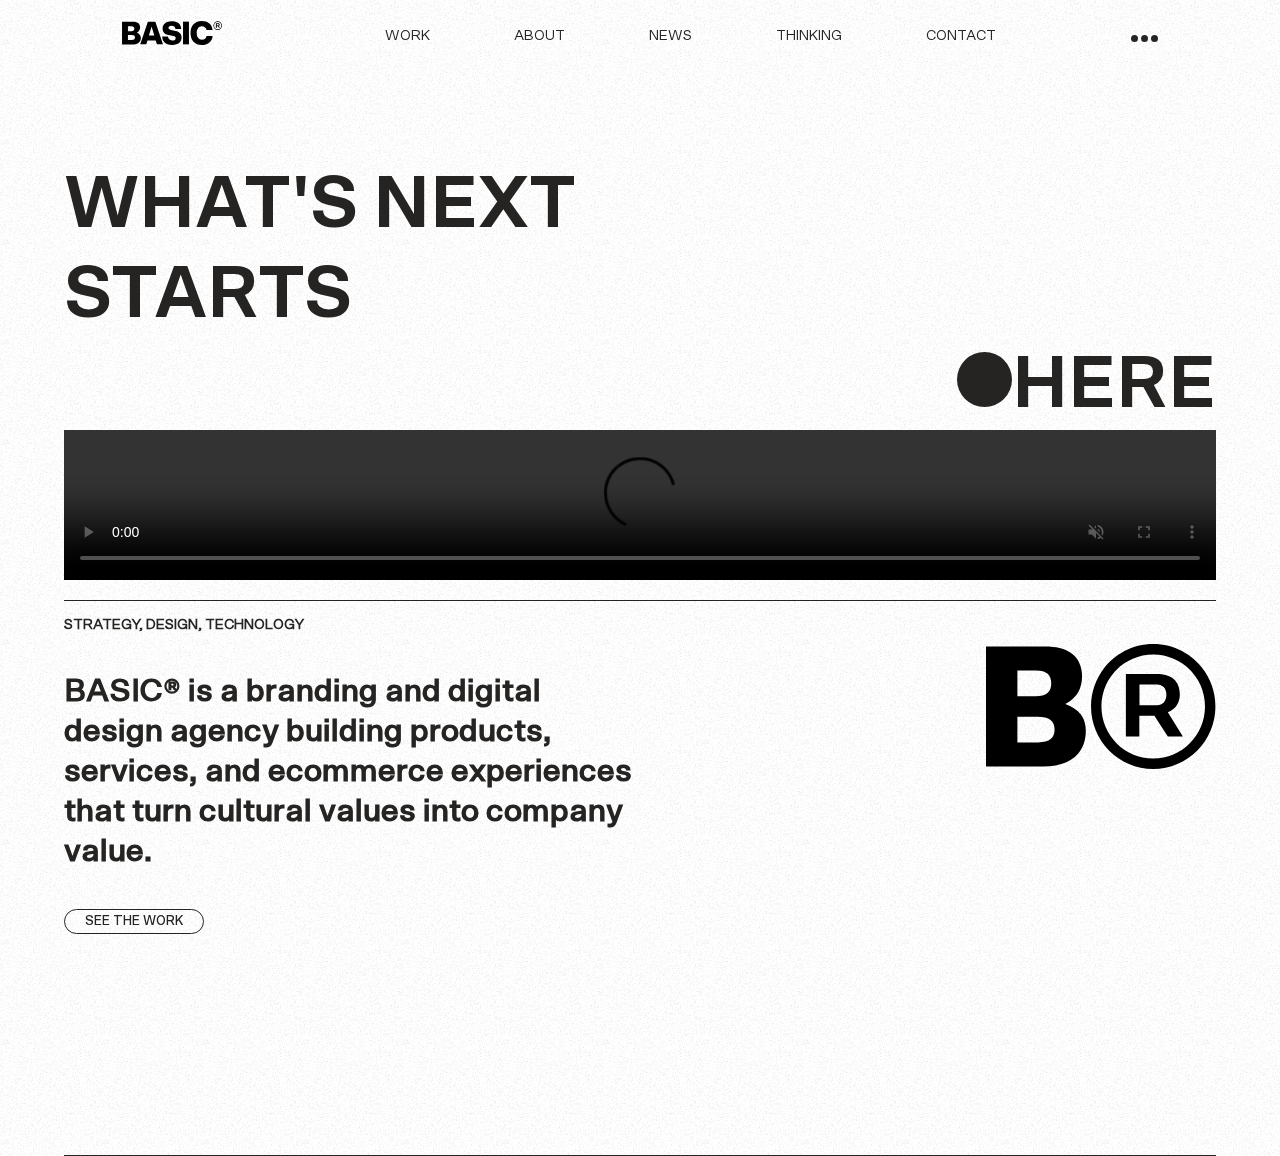
==== index.html @ 1afc6408 "hero done" ====
<!DOCTYPE html>
<html lang="en">

<head>
    <meta charset="UTF-8">
    <meta name="viewport" content="width=device-width, initial-scale=1.0">
    <title>Basic Agency</title>
    <link rel="stylesheet" href="assets/css/style.css">
</head>

<body>
    <header>
        <a href="index.html"><img src="assets/img/logo.svg" alt="" class="logo"></a>
        <nav id="large-nav">
            <a href="#">WORK</a>
            <a href="#">ABOUT</a>
            <a href="#">NEWS</a>
            <a href="#">THINKING</a>
            <a href="#">CONTACT</a>
        </nav>
        <div id="hamburger">
            <div></div>
            <div></div>
            <div></div>
        </div>
    </header>
    <section id="hero">
        <h1>WHAT'S NEXT <span class="break">STARTS</span></h1>
        <h1><div class="big-circle"></div>HERE</h1>
        <video src="assets/img/Hero.mp4" autoplay muted controls></video>
        <h4>STRATEGY, DESIGN, TECHNOLOGY</h4>
        <div>
            <div class="text">
                <h2>BASIC® is a branding and digital design agency building products, services, and ecommerce experiences that turn cultural values into company value.</h2>
                <a href="#">SEE THE WORK</a>
            </div>
            <div class="image">
                <img src="assets/img/footer-logo-bg-white.svg" alt="">
            </div>
        </div>
    </section>
</body>

</html>
---- assets/css/style.css ----
/* Farbe: #f4f4f4 / #252422 / #f9cdcd */
@font-face {
    font-family: scto-bold;
    src: url(../fonts/SctoGroteskA-Bold.woff2);
}
@font-face {
    font-family: scto-medium;
    src: url(../fonts/SctoGroteskA-Medium.woff2);
}
@font-face {
    font-family: scto-regular;
    src: url(../fonts/SctoGroteskA-Regular.woff2);
}
@keyframes noise {
    0%, 100% { transform:translate(0, 0) }
    10% { transform:translate(-5%, -10%) }
    20% { transform:translate(-10%, 5%) }
    30% { transform:translate(7%, -20%) }
    40% { transform:translate(-5%, 20%) }
    50% { transform:translate(-10%, 10%) }
    60% { transform:translate(15%, 0%) }
    70% { transform:translate(0%, 15%) }
    80% { transform:translate(3%, 30%) }
    90% { transform:translate(-10%, 10%) }
}
html{
    font-size: 16px;
    scroll-behavior: smooth;
}
body{
    margin: 0;
    color: #252422;
    padding: 0 5%;
}
header{
    height: 70px;
    display: flex;
    justify-content: space-between;
    align-items: center;
    padding: 0 5%;
    position: relative;
    z-index: 1;
}
header::after{
    animation: noise 8s steps(10) infinite;
    background-image: url(../img/base.png);
    content: "";
    height: 300%;
    left: -50%;
    opacity: .5;
    position: fixed;
    top: -100%;
    width: 300%;
    z-index: -1;
}
.logo{
    width: 100px;
}
#large-nav a{
    text-decoration: none;
    color: #252422;
    margin: 0 40px;
    font-family: scto-regular;
    font-size: .9rem;
}
#large-nav a:hover{
    text-decoration: underline;
}
.active{
    text-decoration: underline;
}
#hamburger div{
    width: 7px;
    height: 7px;
    background: #252422;
    position: absolute;
    border-radius: 50%;
}
#hamburger div:nth-of-type(1){
    right: 5%;
}
#hamburger div:nth-of-type(2){
    right: calc(5% + 10px);
}
#hamburger div:nth-of-type(3){
    right: calc(5% + 20px);
}
#hero {
    padding: 10vh 0 25vh;
    position: relative;
    z-index: 1;
    border-bottom: 1px solid #252422;
}
#hero::after{
    animation: noise 8s steps(10) infinite;
    background-image: url(../img/base.png);
    content: "";
    height: 300%;
    left: -50%;
    opacity: .5;
    position: fixed;
    top: -100%;
    width: 300%;
    z-index: -1;
}
#hero h1{
    font-size: 4.5rem;
    margin: 0;
    font-family: scto-bold;
}
#hero h1:nth-of-type(2){
    text-align: right;
    position: relative;
}
.big-circle{
    background: #252422;
    width: 55px;
    height: 55px;
    border-radius: 50%;
    display: inline-block;
}
.break{
    display: block;
}
video{
    width: 100%;
    padding-bottom: 20px;
    border-bottom: 1px solid #252422;
}
h4{
    font-family: scto-regular;
    font-size: .9rem;
    margin: 10px 0;
}
#hero>div{
    display: flex;
}
.text{
    width: 50%;
}
h2{
    font-family: scto-medium;
    font-size: 2rem;
}
.text h2{
    margin-bottom: 40px;
}
.text a{
    font-family: scto-medium;
    text-decoration: none;
    font-size: 0.8rem;
    color: #252422;
    border: 1px solid #252422;
    border-radius: 40px;
    padding: 5px 20px;
    transition: background .4s, color .2s;
}
.text a:hover{
    background: #252422;
    color: #f4f4f4;
}
.image{
    width: 50%;
    display: flex;
    justify-content: flex-end;
    align-items: flex-start;
}
.image img{
    width: 40%;
}
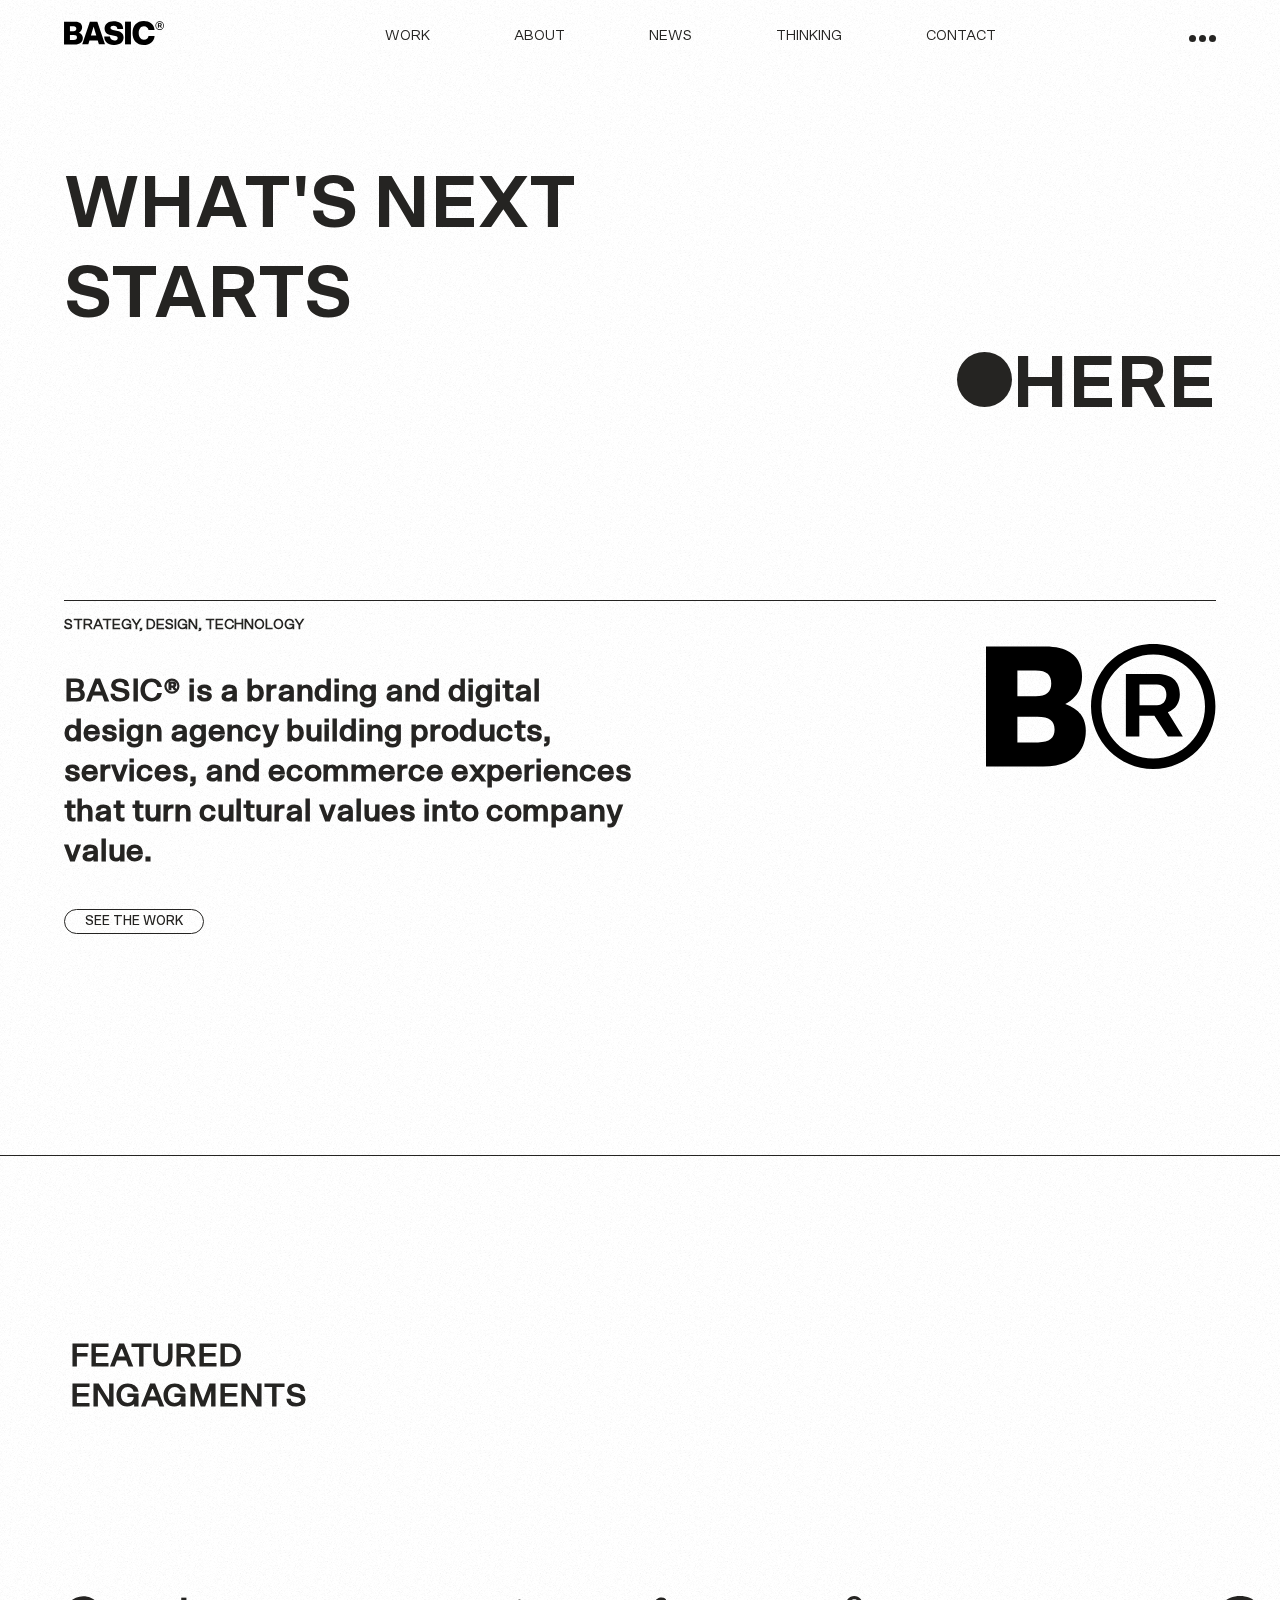
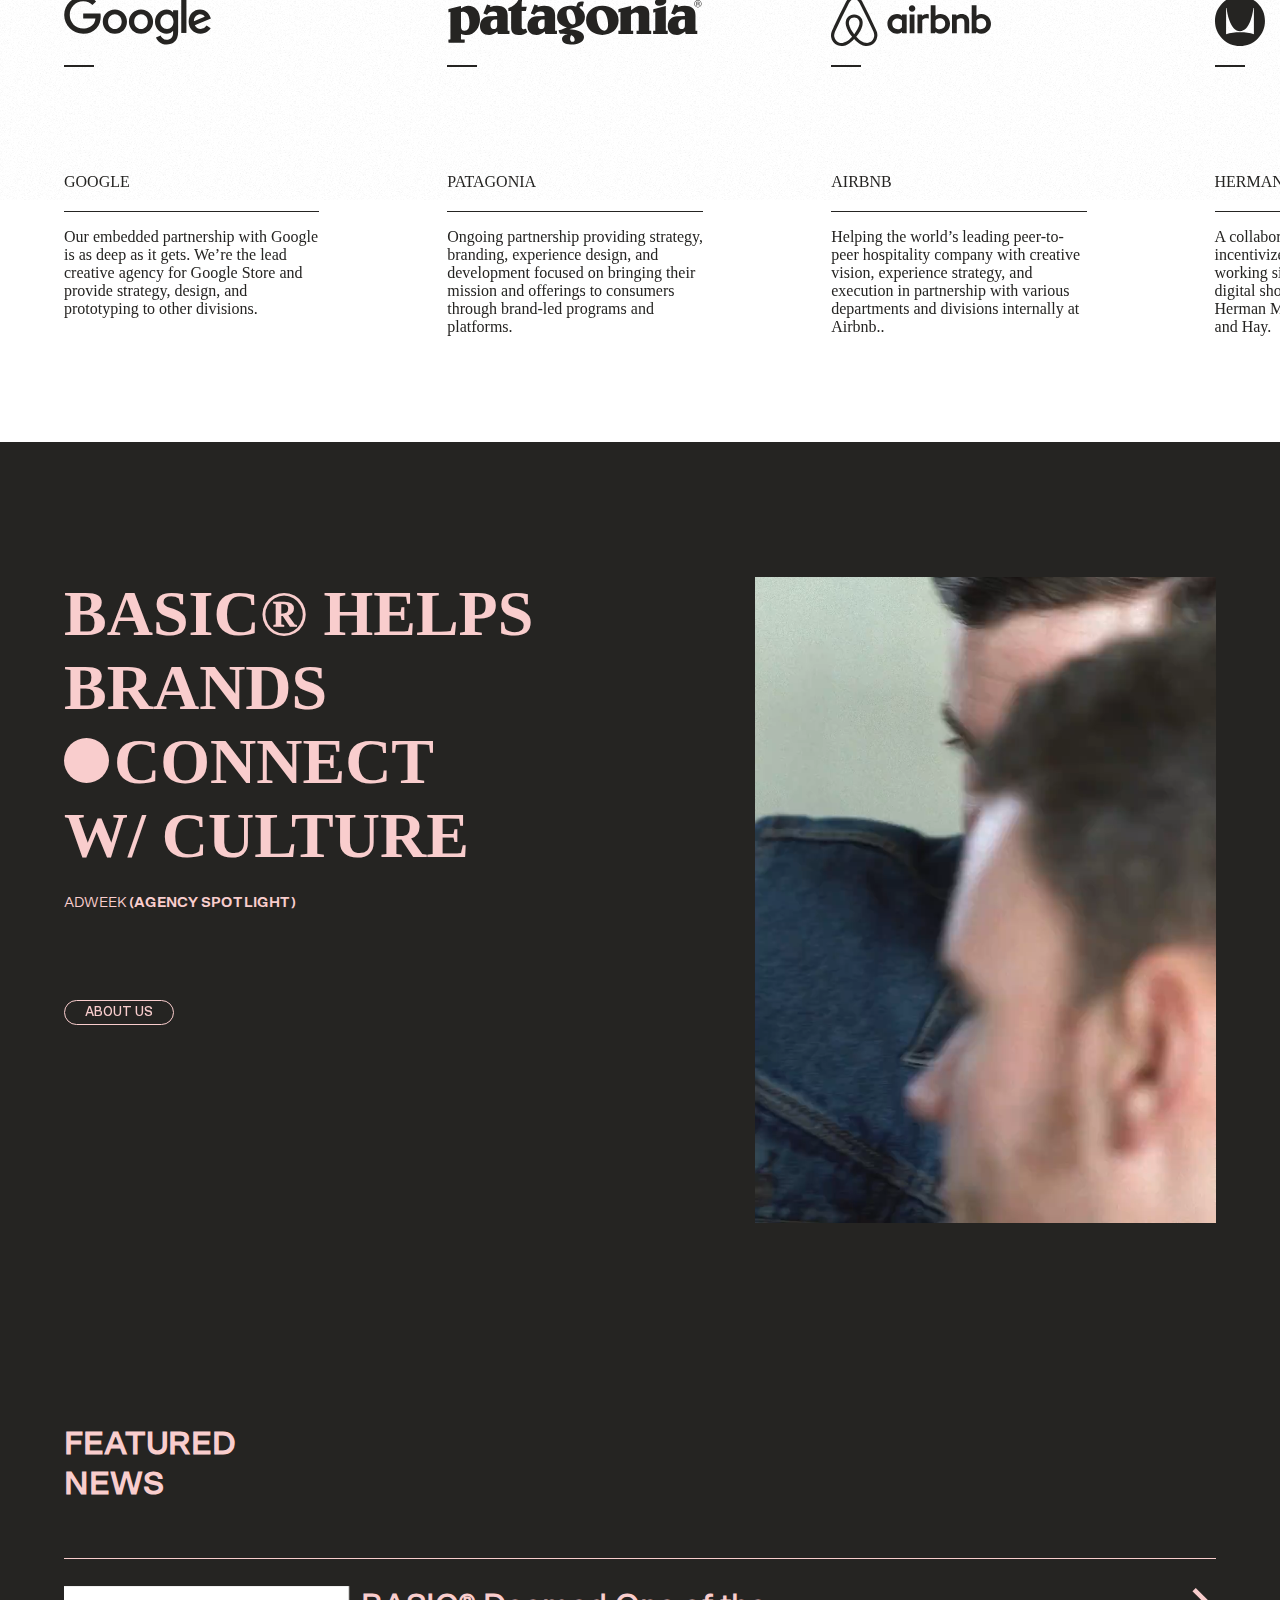
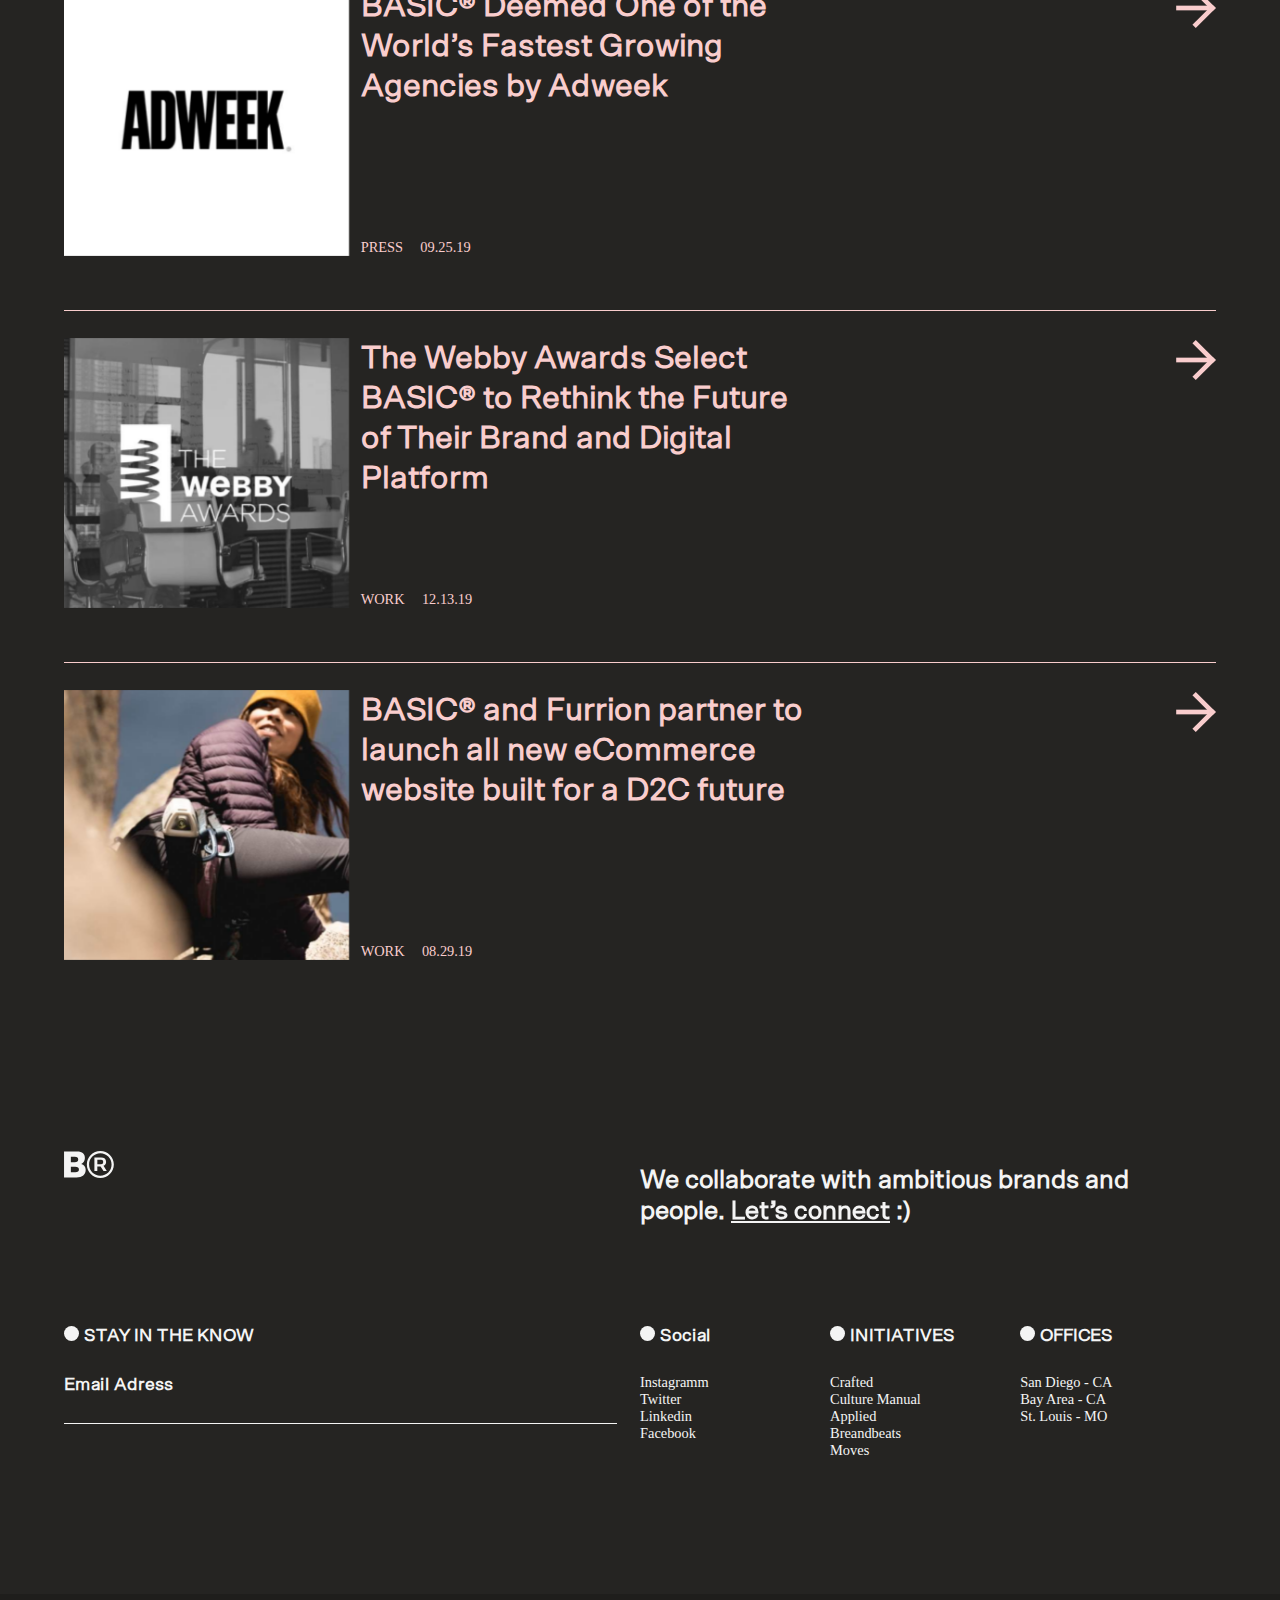
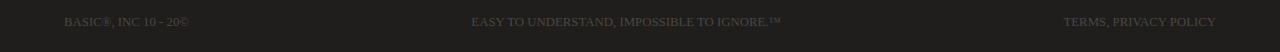
==== commit 80da9876: "first page done" ====
--- a/index.html
+++ b/index.html
@@ -27,7 +27,7 @@
     <section id="hero">
         <h1>WHAT'S NEXT <span class="break">STARTS</span></h1>
         <h1><div class="big-circle"></div>HERE</h1>
-        <video src="assets/img/Hero.mp4" autoplay muted controls></video>
+        <video src="assets/img/Hero.mp4" autoplay muted loop></video>
         <h4>STRATEGY, DESIGN, TECHNOLOGY</h4>
         <div>
             <div class="text">
@@ -39,6 +39,118 @@
             </div>
         </div>
     </section>
+    <section id="featured">
+        <h2>FEATURED</h2>
+        <h2>ENGAGMENTS</h2>
+        <div class="scroll-box">
+            <div class="company-box">
+                <img src="assets/img/google-dark.svg" alt="" class="company">
+                <div class="line"></div>
+                <p>GOOGLE</p>
+                <p>Our embedded partnership with Google is as deep as it gets. We’re the lead creative agency for Google Store and provide strategy, design, and prototyping to other divisions.</p>
+            </div>
+            <div class="company-box">
+                <img src="assets/img/patagonia-dark.svg" alt="" class="company">
+                <div class="line"></div>
+                <p>PATAGONIA</p>
+                <p>Ongoing partnership providing strategy, branding, experience design, and development focused on bringing their mission and offerings to consumers through brand-led programs and platforms.</p>
+            </div>
+            <div class="company-box">
+                <img src="assets/img/airbnb-dark.svg" alt="" class="company">
+                <div class="line"></div>
+                <p>AIRBNB</p>
+                <p>Helping the world’s leading peer-to-peer hospitality company with creative vision, experience strategy, and execution in partnership with various departments and divisions internally at Airbnb..</p>
+            </div>
+            <div class="company-box">
+                <img src="assets/img/herman-miller-resized.svg" alt="" class="company">
+                <div class="line"></div>
+                <p>HERMAN MILLER</p>
+                <p>A collaborative and performance incentivized partnership with our teams working side by side to reimagine the digital shopping experiences for Herman Miller, Design Within Reach, and Hay.</p>
+            </div>
+            <div class="company-box">
+                <img src="assets/img/under-armour-dark.svg" alt="" class="company">
+                <div class="line"></div>
+                <p>UNDER ARMOUR</p>
+                <p>Strategy, design, and development to differentiate the iconic brand’s direct-to-consumer experience through an all new omnichannel approach, global eCommerce.</p>
+            </div>
+        </div>
+    </section>
+    <section id="connect">
+        <div class="connect-text">
+            <h1>BASIC® HELPS BRANDS <span class="break"></span><div class="big-circle"></div>CONNECT <span class="break"></span> W/ CULTURE</h1>
+            <p>ADWEEK <span class="bold">(AGENCY SPOTLIGHT)</span></p>
+            <a href="#">ABOUT US</a>
+        </div>
+        <video src="assets/img/Culture.mp4" autoplay muted loop></video>
+    </section>
+    <section id="news">
+        <h2>FEATURED</h2>
+        <h2>NEWS</h2>
+        <div class="news-box">
+            <div class="news-image"></div>
+            <div class="news-text">
+                <h2>BASIC® Deemed One of the World’s Fastest Growing Agencies by Adweek</h2>
+                <p>PRESS <span class="divider"></span>09.25.19</p>
+            </div>
+            <div class="news-arrow"><div class="arrow"></div></div>
+        </div>
+        <div class="news-box">
+            <div class="news-image"></div>
+            <div class="news-text">
+                <h2>The Webby Awards Select BASIC® to Rethink the Future of Their Brand and Digital Platform</h2>
+                <p>WORK <span class="divider"></span>12.13.19</p>
+            </div>
+            <div class="news-arrow"><div class="arrow"></div></div>
+        </div>
+        <div class="news-box">
+            <div class="news-image"></div>
+            <div class="news-text">
+                <h2>BASIC® and Furrion partner to launch all new eCommerce website built for a D2C future</h2>
+                <p>WORK <span class="divider"></span>08.29.19</p>
+            </div>
+            <div class="news-arrow"><div class="arrow"></div></div>
+        </div>
+    </section>
+    <footer>
+        <div>
+            <div class="b-logo">
+                <div class="b-logo-image"></div>
+            </div>
+            <h3>We collaborate with ambitious brands and people. <a href="#">Let’s connect</a> :)</h3>
+        </div>
+        <div id="links">
+            <div>
+                <h4><div class="big-circle"></div>STAY IN THE KNOW</h4>
+                <h4>Email Adress</h4>
+            </div>
+            <div>
+                <h4><div class="big-circle"></div>Social</h4>
+                <p>Instagramm</p>
+                <p>Twitter</p>
+                <p>Linkedin</p>
+                <p>Facebook</p>
+            </div>
+            <div>
+                <div><h4><div class="big-circle"></div>INITIATIVES</h4></div>
+                <p>Crafted</p>
+                <p>Culture Manual</p>
+                <p>Applied</p>
+                <p>Breandbeats</p>
+                <p>Moves</p>
+            </div>
+            <div>
+                <div><h4><div class="big-circle"></div>OFFICES</h4></div>
+                <p>San Diego - CA</p>
+                <p>Bay Area - CA</p>
+                <p>St. Louis - MO</p>
+            </div>
+        </div>
+    </footer>
+    <article id="copyright">
+        <p>BASIC®, INC 10 - 20©</p>
+        <p>EASY TO UNDERSTAND, IMPOSSIBLE TO IGNORE.™</p>
+        <p>TERMS, PRIVACY POLICY</p>
+    </article>
 </body>
 
 </html>--- a/assets/css/style.css
+++ b/assets/css/style.css
@@ -30,7 +30,6 @@
 body{
     margin: 0;
     color: #252422;
-    padding: 0 5%;
 }
 header{
     height: 70px;
@@ -39,19 +38,8 @@
     align-items: center;
     padding: 0 5%;
     position: relative;
-    z-index: 1;
-}
-header::after{
-    animation: noise 8s steps(10) infinite;
-    background-image: url(../img/base.png);
-    content: "";
-    height: 300%;
-    left: -50%;
-    opacity: .5;
-    position: fixed;
-    top: -100%;
-    width: 300%;
-    z-index: -1;
+    z-index: 3;
+    padding: 0 5%;
 }
 .logo{
     width: 100px;
@@ -86,9 +74,9 @@
     right: calc(5% + 20px);
 }
 #hero {
-    padding: 10vh 0 25vh;
-    position: relative;
-    z-index: 1;
+    padding: 10vh 5% 25vh;
+    position: relative;
+    z-index: 2;
     border-bottom: 1px solid #252422;
 }
 #hero::after{
@@ -122,6 +110,9 @@
 .break{
     display: block;
 }
+.bold{
+    font-family: scto-bold;
+}
 video{
     width: 100%;
     padding-bottom: 20px;
@@ -167,4 +158,210 @@
 }
 .image img{
     width: 40%;
+}
+#featured{
+    overflow-x: auto;
+    overscroll-behavior-x: contain;
+    /* scroll-snap-type: x mandatory; */
+    position: relative;
+    z-index: 2;
+    padding: 20vh 0 0;
+}
+#featured h2 {
+    margin: 0 0 0 5.5%;
+}
+.scroll-box{
+    width: 150vw;
+    margin-top: 20vh;
+    display: flex;
+}
+.company-box{
+    margin: 0 5vw 10vh;
+    width: 30%;
+    scroll-snap-align: start;
+}
+.company{
+    height: 50px;
+    margin-bottom: 15px;
+}
+.scroll-box div:last-of-type img{
+    height: 35px;
+}
+.line{
+    width: 30px;
+    height: 10vh;
+    border-top: 2px solid #252422;
+}
+.company-box p:nth-of-type(1){
+    border-bottom: 1px solid #252422;
+    padding-bottom: 20px;
+}
+#connect{
+    background: #252422;
+    color: #f9cdcd;
+    padding: 15vh 5%;
+    display: flex;
+    position: relative;
+}
+.connect-text{
+    width: 50%;
+    padding-right: 10%;
+}
+#connect h1{
+    font-size: 4rem;
+    margin: 0;
+}
+#connect .big-circle{
+    background: #f9cdcd;
+    width: 45px;
+    height: 45px;
+    margin-right: 5px;
+}
+#connect p{
+    font-family: scto-regular;
+    font-size: 0.9rem;
+    margin: 20px 0 10vh;
+}
+#connect a{
+    position: relative;
+    z-index: 2;
+    font-family: scto-medium;
+    text-decoration: none;
+    font-size: 0.8rem;
+    color: #f9cdcd;
+    border: 1px solid #f9cdcd;
+    border-radius: 40px;
+    padding: 5px 20px;
+    transition: background .4s, color .2s;
+}
+#connect a:hover{
+    background: #f9cdcd;
+    color: #252422;
+}
+#connect video{
+    width: 40%;
+}
+#news{
+    background: #252422;
+    color: #f9cdcd;
+    padding: 5vh 5%;
+}
+#news h2{
+    margin: 0;
+}
+.news-box{
+    border-top: 1px solid #f9cdcd;
+    padding-top: 3vh;
+    margin-top: 6vh;
+    display: flex;
+
+}
+.news-image{
+    width: 25%;
+    position: relative;
+    z-index: 2;
+    margin-right: 1%;
+}
+.news-box:nth-of-type(1) .news-image{
+    background: url(../img/Adweek.jpg) center/cover no-repeat;
+}
+.news-box:nth-of-type(2) .news-image{
+    background: url(../img/brand.jpg) center/cover no-repeat;
+}
+.news-box:nth-of-type(3) .news-image{
+    background: url(../img/Furrion-Partnership.jpg) center/cover no-repeat;
+}
+.news-text{
+    height: 30vh;
+    width: 40%;
+    display: flex;
+    justify-content: space-between;
+    flex-direction: column;
+}
+.news-text h2{
+    font-family: scto-regular;
+}
+.news-text p{
+    margin: 0;
+    font-size: 0.9rem;
+}
+.divider{
+    display: inline-block;
+    width: 3%;
+}
+.news-arrow{
+    width: 35%;
+    display: flex;
+    justify-content: flex-end;
+    position: relative;
+}
+.arrow{
+    background: url(../img/arrow.svg) center/contain no-repeat;
+    width: 10%;
+    height: 5vh;
+}
+footer{
+    background: #252422;
+    color: #f4f4f4;
+    padding: 15vh 5% 0;
+}
+footer>div{
+    display: flex;
+}
+.b-logo{
+    width: 50%;
+    margin-bottom: 15vh;
+}
+.b-logo-image{
+    background: url(../img/footer-logo.svg) center/contain no-repeat;
+    height: 50px;
+    width: 50px;
+}
+footer h3{
+    font-family: scto-regular;
+    width: 50%;
+    font-size: 1.6rem;
+}
+footer h3 a{
+    color: #f4f4f4;
+    position: relative;
+    z-index: 2;
+}
+#links{
+    padding-bottom: 15vh;
+}
+#links>div:nth-of-type(1){
+    width: 48%;
+    padding-right: 2%;
+}
+footer h4{
+    font-size: 1.1rem;
+    padding-bottom: 3vh;
+    margin: 0;
+}
+footer h4:nth-of-type(2){
+    border-bottom: 1px solid #f4f4f4;
+}
+footer .big-circle{
+    background: #f4f4f4;
+    height: 15px;
+    width: 15px;
+    margin-right: 5px;
+}
+#links>div:not(:nth-of-type(1)){
+    width: 16.5%;
+}
+footer p{
+    font-size: 0.9rem;
+    margin: 0;
+}
+#copyright{
+    display: flex;
+    justify-content: space-between;
+    padding: 1vh 5%;
+    background: #1f1e1c
+}
+#copyright p{
+    font-size: 0.8rem;
+    color: #494742;
 }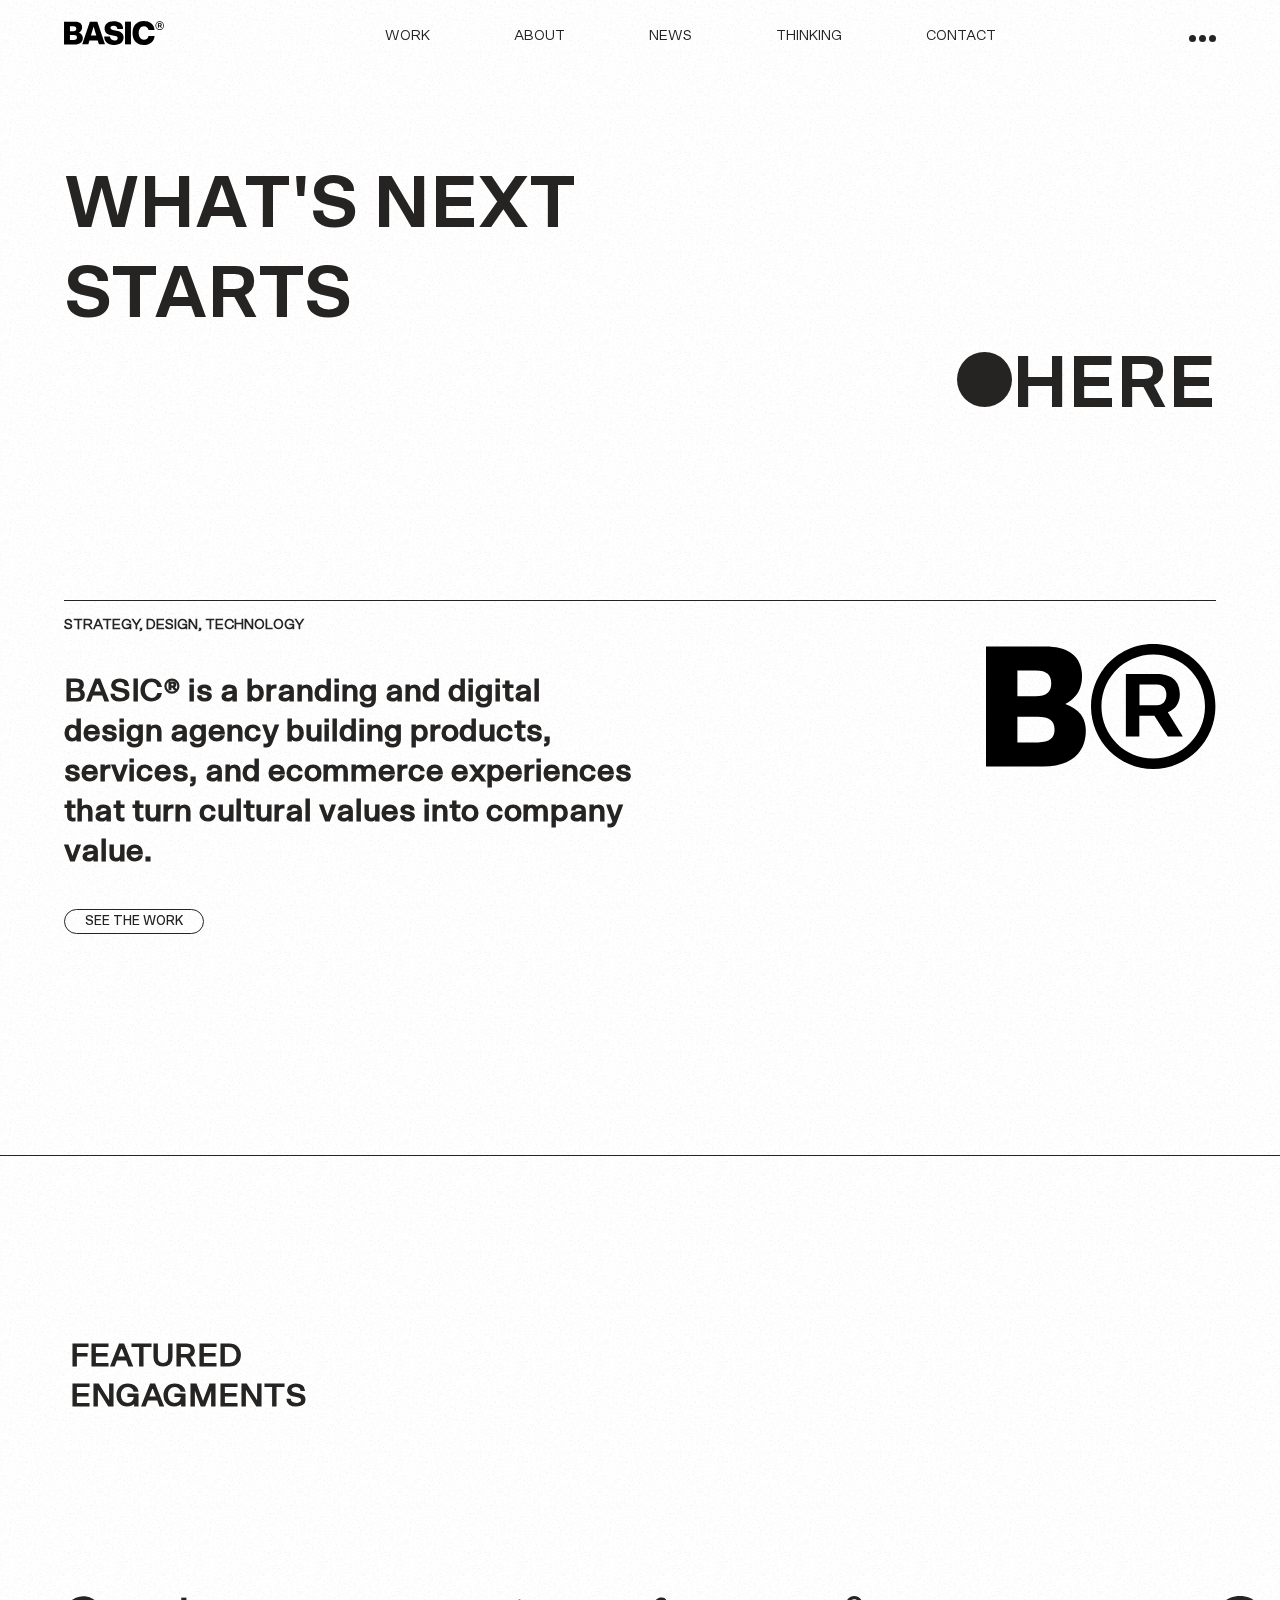
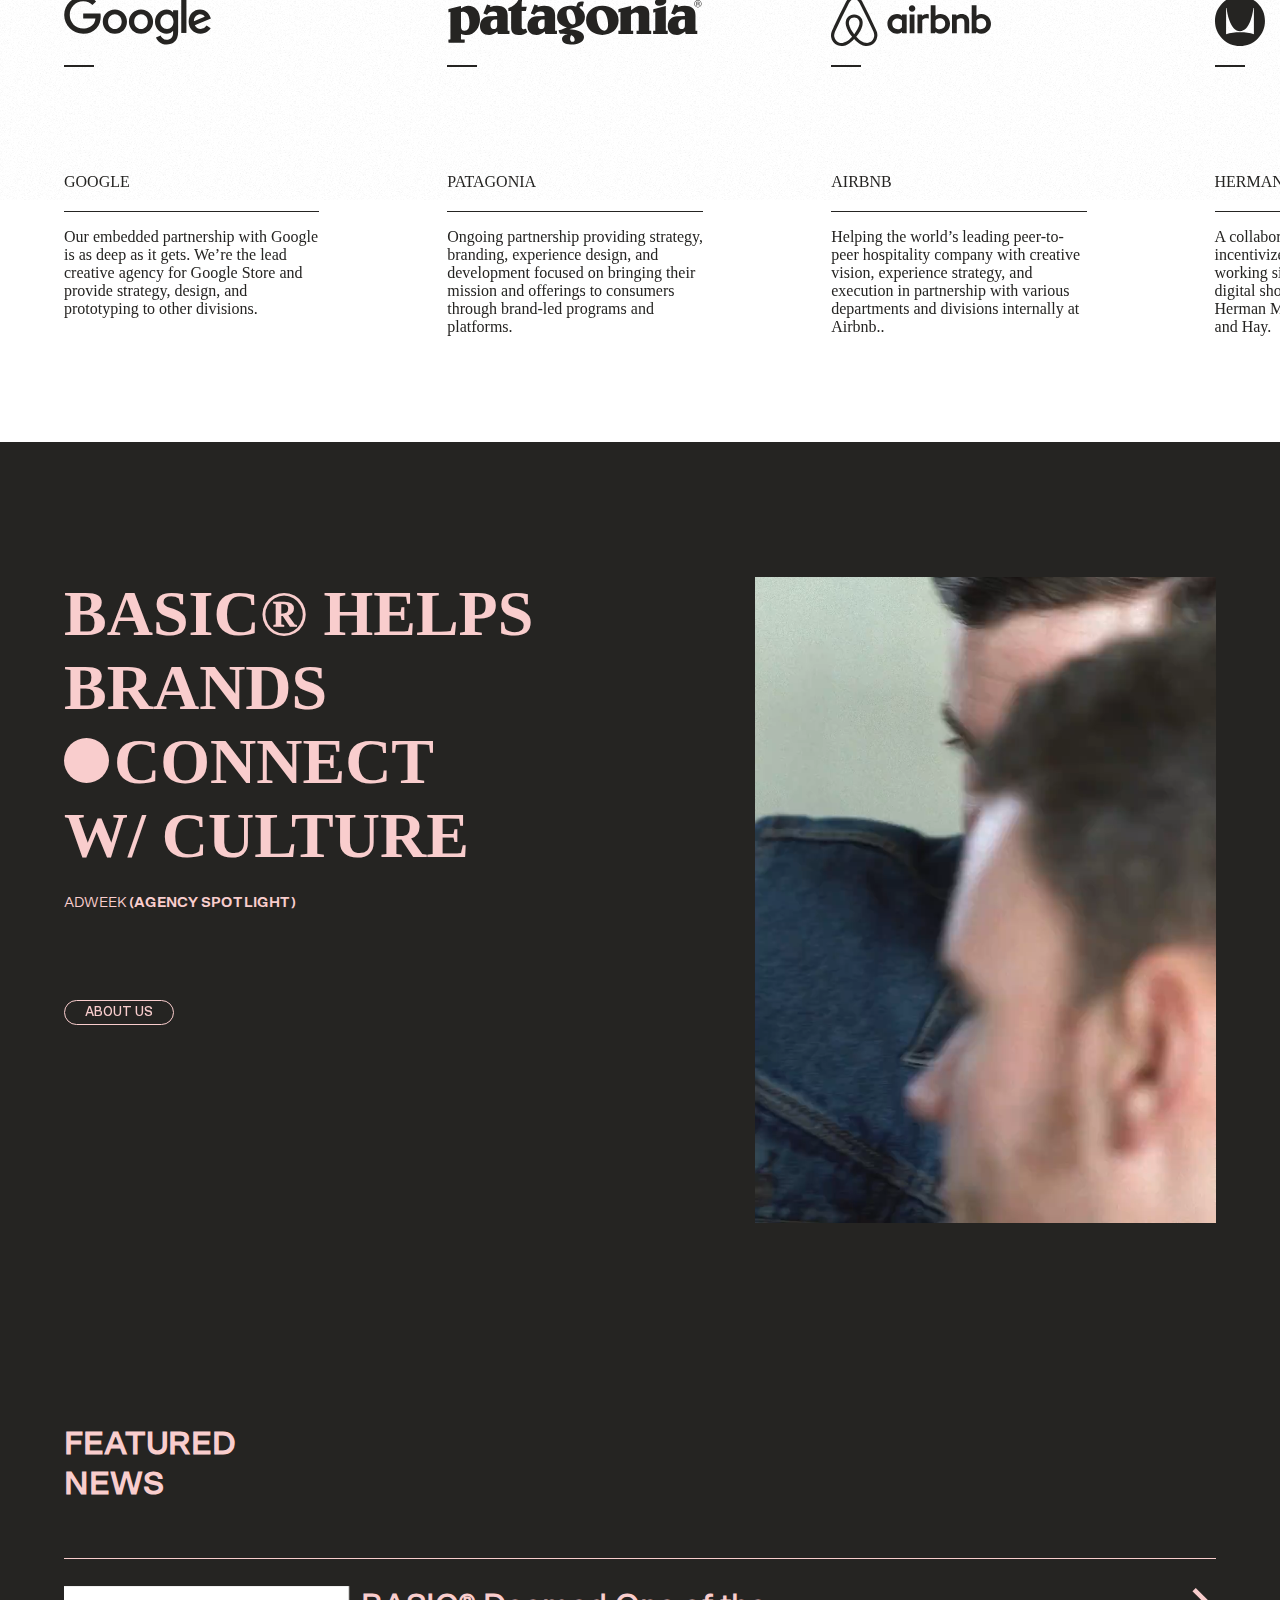
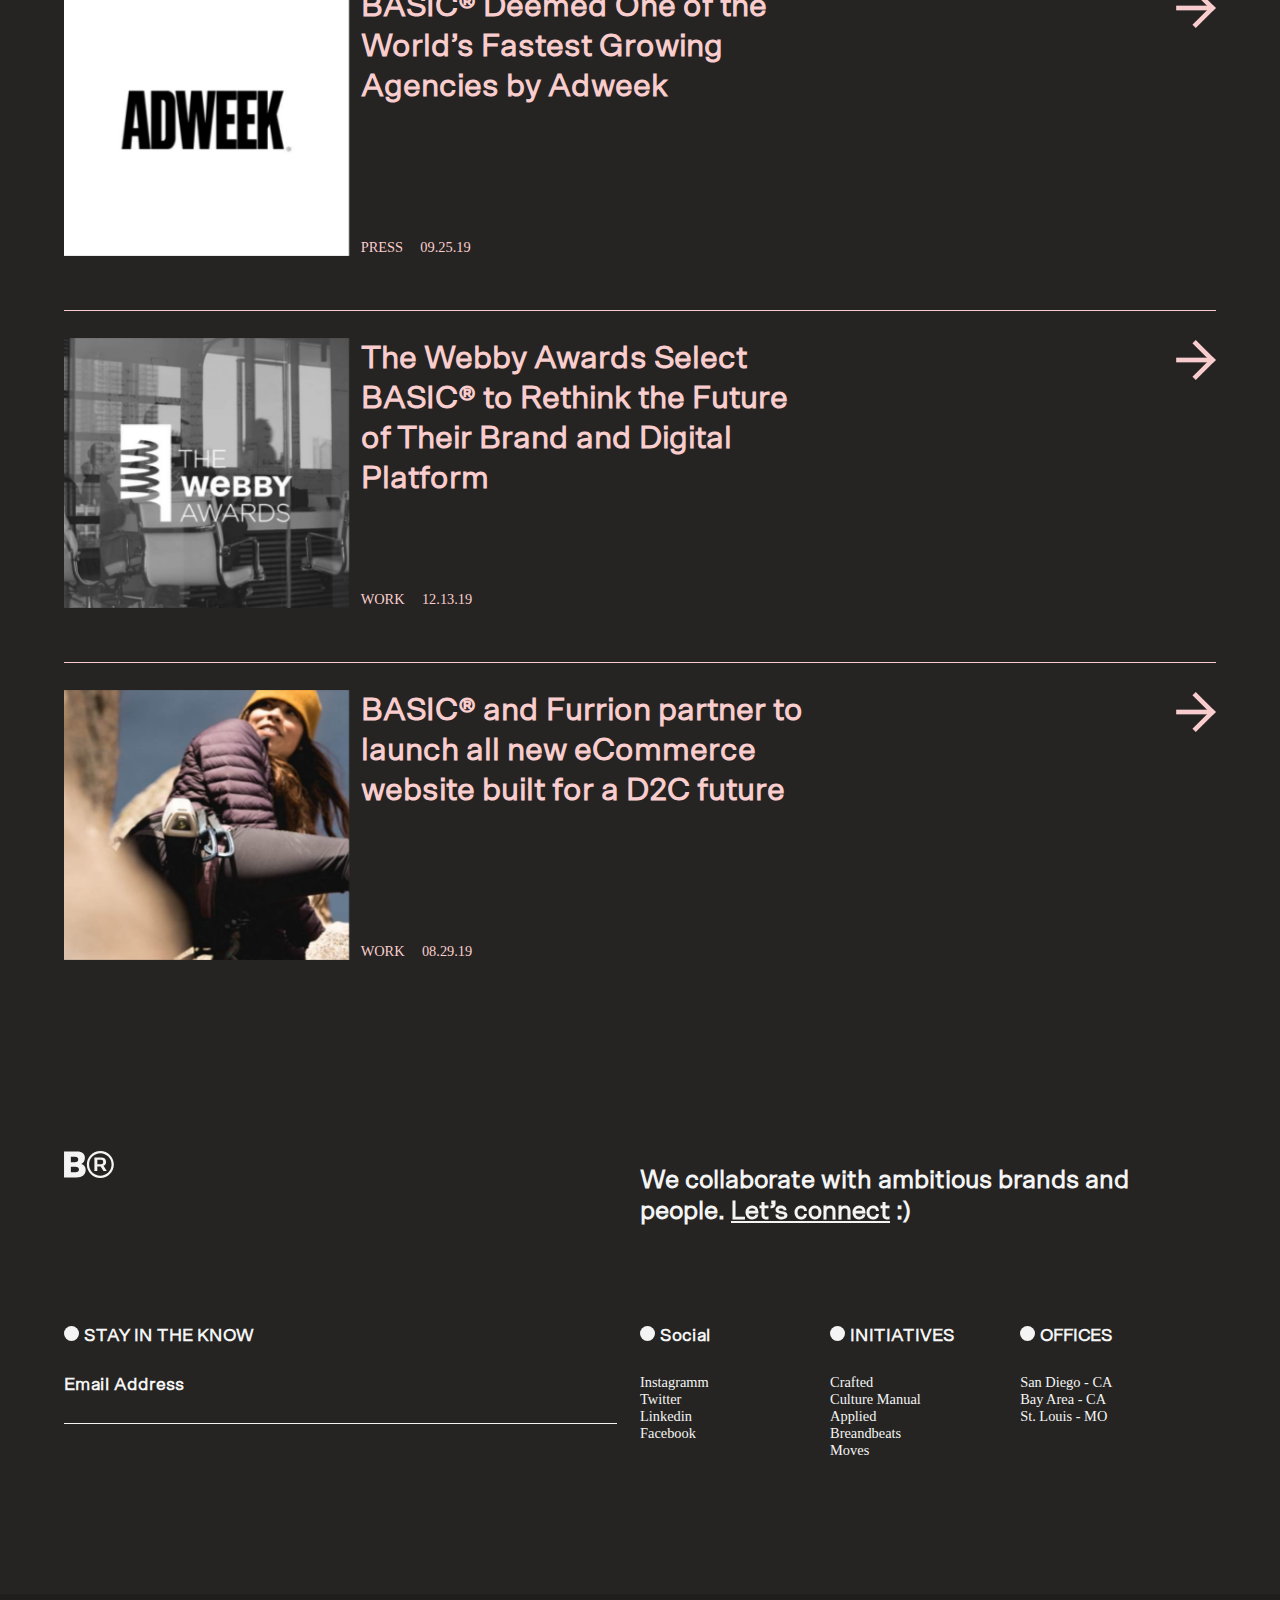
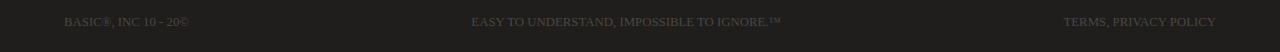
==== commit 86fdd7ec: "v0.8" ====
--- a/index.html
+++ b/index.html
@@ -12,10 +12,10 @@
     <header>
         <a href="index.html"><img src="assets/img/logo.svg" alt="" class="logo"></a>
         <nav id="large-nav">
-            <a href="#">WORK</a>
-            <a href="#">ABOUT</a>
-            <a href="#">NEWS</a>
-            <a href="#">THINKING</a>
+            <a href="assets/html/work.html">WORK</a>
+            <a href="assets/html/about.html">ABOUT</a>
+            <a href="assets/html/news.html">NEWS</a>
+            <a href="assets/html/thinking.html">THINKING</a>
             <a href="#">CONTACT</a>
         </nav>
         <div id="hamburger">
@@ -23,6 +23,56 @@
             <div></div>
             <div></div>
         </div>
+        <aside id="overlay">
+            <p>(6) Internal Works ©2020 c/o BASIC®</p>
+            <p>A collection of internal project and initiatives under the BASIC® brand.</p>
+            <div id="close">
+                <div></div>
+                <div></div>
+            </div>
+            <div id="overlay-scroll">
+                <div class="overlay-box">
+                    <div></div>
+                    <h3>Culture Manual® ©2018</h3>
+                    <h4>Agency Culture & Onboarding</h4>
+                    <p>To help strengthen our culture and attract world class talent, we created the Culture Manual – an online guide for new hires that differentiates the employee onboarding process and builds alignment for our collective future.</p>
+                    <a href="#">VISIT THE SITE</a>
+                    <h6>01</h6>
+                </div>
+                <div class="overlay-box">
+                    <div></div>
+                    <h3>Moves® ©2019</h3>
+                    <h4>Our New HQ</h4>
+                    <p>When we moved into our new HQ, we put together a site experience providing an in-depth look into the two-year process imagining, designing, and developing our new office we call home.</p>
+                    <a href="#">VISIT THE SITE</a>
+                    <h6>02</h6>
+                </div>
+                <div class="overlay-box">
+                    <div></div>
+                    <h3>Culture Manual® ©2018</h3>
+                    <h4>Agency Culture & Onboarding</h4>
+                    <p>To help strengthen our culture and attract world class talent, we created the Culture Manual – an online guide for new hires that differentiates the employee onboarding process and builds alignment for our collective future.</p>
+                    <a href="#">VISIT THE SITE</a>
+                    <h6>03</h6>
+                </div>
+                <div class="overlay-box">
+                    <div></div>
+                    <h3>Moves® ©2019</h3>
+                    <h4>Our New HQ</h4>
+                    <p>When we moved into our new HQ, we put together a site experience providing an in-depth look into the two-year process imagining, designing, and developing our new office we call home.</p>
+                    <a href="#">VISIT THE SITE</a>
+                    <h6>04</h6>
+                </div>
+                <div class="overlay-box">
+                    <div></div>
+                    <h3>Culture Manual® ©2018</h3>
+                    <h4>Agency Culture & Onboarding</h4>
+                    <p>To help strengthen our culture and attract world class talent, we created the Culture Manual – an online guide for new hires that differentiates the employee onboarding process and builds alignment for our collective future.</p>
+                    <a href="#">VISIT THE SITE</a>
+                    <h6>05</h6>
+                </div>
+            </div>
+        </aside>
     </header>
     <section id="hero">
         <h1>WHAT'S NEXT <span class="break">STARTS</span></h1>
@@ -32,7 +82,7 @@
         <div>
             <div class="text">
                 <h2>BASIC® is a branding and digital design agency building products, services, and ecommerce experiences that turn cultural values into company value.</h2>
-                <a href="#">SEE THE WORK</a>
+                <a href="assets/html/work.html">SEE THE WORK</a>
             </div>
             <div class="image">
                 <img src="assets/img/footer-logo-bg-white.svg" alt="">
@@ -86,24 +136,24 @@
     <section id="news">
         <h2>FEATURED</h2>
         <h2>NEWS</h2>
-        <div class="news-box">
-            <div class="news-image"></div>
+        <div class="home-news-box">
+            <div class="featured-news-image"></div>
             <div class="news-text">
                 <h2>BASIC® Deemed One of the World’s Fastest Growing Agencies by Adweek</h2>
                 <p>PRESS <span class="divider"></span>09.25.19</p>
             </div>
             <div class="news-arrow"><div class="arrow"></div></div>
         </div>
-        <div class="news-box">
-            <div class="news-image"></div>
+        <div class="home-news-box">
+            <div class="featured-news-image"></div>
             <div class="news-text">
                 <h2>The Webby Awards Select BASIC® to Rethink the Future of Their Brand and Digital Platform</h2>
                 <p>WORK <span class="divider"></span>12.13.19</p>
             </div>
             <div class="news-arrow"><div class="arrow"></div></div>
         </div>
-        <div class="news-box">
-            <div class="news-image"></div>
+        <div class="home-news-box">
+            <div class="featured-news-image"></div>
             <div class="news-text">
                 <h2>BASIC® and Furrion partner to launch all new eCommerce website built for a D2C future</h2>
                 <p>WORK <span class="divider"></span>08.29.19</p>
@@ -121,7 +171,7 @@
         <div id="links">
             <div>
                 <h4><div class="big-circle"></div>STAY IN THE KNOW</h4>
-                <h4>Email Adress</h4>
+                <h4>Email Address</h4>
             </div>
             <div>
                 <h4><div class="big-circle"></div>Social</h4>
@@ -151,6 +201,8 @@
         <p>EASY TO UNDERSTAND, IMPOSSIBLE TO IGNORE.™</p>
         <p>TERMS, PRIVACY POLICY</p>
     </article>
+
+    <script src="assets/js/main.js"></script>
 </body>
 
 </html>--- a/assets/css/style.css
+++ b/assets/css/style.css
@@ -30,6 +30,7 @@
 body{
     margin: 0;
     color: #252422;
+    overflow-x: hidden;
 }
 header{
     height: 70px;
@@ -44,7 +45,7 @@
 .logo{
     width: 100px;
 }
-#large-nav a{
+header nav a{
     text-decoration: none;
     color: #252422;
     margin: 0 40px;
@@ -57,6 +58,10 @@
 .active{
     text-decoration: underline;
 }
+#hamburger{
+    position: relative;
+    z-index: 5;
+}
 #hamburger div{
     width: 7px;
     height: 7px;
@@ -72,6 +77,120 @@
 }
 #hamburger div:nth-of-type(3){
     right: calc(5% + 20px);
+}
+#overlay{
+    position: absolute;
+    height: 86vh;
+    background: #252422;
+    width: 90%;
+    top: 0;
+    right: -100%;
+    color: #f9cdcd;
+    padding: 5%;
+    font-family: scto-medium;
+    overflow-x: auto;
+    overscroll-behavior-x: contain;
+    scroll-snap-type: x mandatory;
+    transition: right .5s;
+}
+#overlay>p{
+    display: inline-block;
+    margin-bottom: 4vh;
+}
+#overlay>p:nth-of-type(1){
+    width: 12%;
+    margin-right: 25%;
+}
+#overlay>p:nth-of-type(2){
+    width: 31%;
+    margin-right: 25%;
+}
+#close{
+    position: relative;
+    border: 2px solid #f4f4f4;
+    border-radius: 50%;
+    display: inline-block;
+    width: 30px;
+    height: 30px;
+    z-index: 5;
+}
+#close div{
+    background: #f4f4f4;
+    width: 25px;
+    height: 4px;
+    position: absolute;
+}
+#close div:nth-of-type(1){
+    transform: rotate(45deg) translate(11px,7px);
+}
+#close div:nth-of-type(2){
+    transform: rotate(135deg) translate(8px,-11px);
+}
+#overlay-scroll{
+    display: flex;
+    height: 80%;
+    width: 185%;
+}
+.overlay-box{
+    width: 31%;
+    height: 90%;
+    padding: 0 1%;
+    border-left: 1px solid #f9cdcd;
+    position: relative;
+}
+.overlay-box div{
+    width: 100%;
+    height: 77%;
+    transition: all .4s;
+}
+.overlay-box:nth-of-type(1) div{
+    background: url(../img/selected-work1.jpg) center/cover no-repeat;
+}
+.overlay-box:nth-of-type(2) div{
+    background: url(../img/selected-work2.jpg) center/cover no-repeat;
+}
+.overlay-box:nth-of-type(3) div{
+    background: url(../img/selected-work3.jpg) center/cover no-repeat;
+}
+.overlay-box:nth-of-type(4) div{
+    background: url(../img/selected-work4.jpg) center/cover no-repeat;
+}
+.overlay-box:nth-of-type(5) div{
+    background: url(../img/selected-work5.jpg) center/cover no-repeat;
+}
+.overlay-box p{
+    width: 100%;
+    overflow: hidden;
+    transition: all .4s;
+    height: 0;
+    font-family: scto-regular;
+}
+.overlay-box a{
+    color: #f9cdcd;
+    text-decoration: none;
+    padding: 5px 0px;
+    border: 1px solid #f9cdcd;
+    border-radius: 30px;
+    font-size: .8rem;
+    width: 120px;
+    display: block;
+    margin: auto;
+    text-align: center;
+    transition: background .4s, color .2s;
+}
+.overlay-box a:hover{
+    background: #f9cdcd;
+    color: #252422;
+}
+.overlay-box:hover>p{
+    height: 80px;
+}
+.overlay-box:hover>div{
+    height: 65%;
+}
+.overlay-box h6{
+    position: absolute;
+    left: -1px;
 }
 #hero {
     padding: 10vh 5% 25vh;
@@ -249,26 +368,26 @@
 #news h2{
     margin: 0;
 }
-.news-box{
+.home-news-box{
     border-top: 1px solid #f9cdcd;
     padding-top: 3vh;
     margin-top: 6vh;
     display: flex;
 
 }
-.news-image{
+.featured-news-image{
     width: 25%;
     position: relative;
     z-index: 2;
     margin-right: 1%;
 }
-.news-box:nth-of-type(1) .news-image{
+.home-news-box:nth-of-type(1) .featured-news-image{
     background: url(../img/Adweek.jpg) center/cover no-repeat;
 }
-.news-box:nth-of-type(2) .news-image{
+.home-news-box:nth-of-type(2) .featured-news-image{
     background: url(../img/brand.jpg) center/cover no-repeat;
 }
-.news-box:nth-of-type(3) .news-image{
+.home-news-box:nth-of-type(3) .featured-news-image{
     background: url(../img/Furrion-Partnership.jpg) center/cover no-repeat;
 }
 .news-text{
@@ -364,4 +483,626 @@
 #copyright p{
     font-size: 0.8rem;
     color: #494742;
+}
+#work-hero {
+    padding: 10vh 5% 10vh;
+    position: relative;
+    z-index: 2;
+}
+#work-hero::after{
+    animation: noise 8s steps(10) infinite;
+    background-image: url(../img/base.png);
+    content: "";
+    height: 300%;
+    left: -50%;
+    opacity: .5;
+    position: fixed;
+    top: -100%;
+    width: 300%;
+    z-index: -1;
+}
+#work-hero h1{
+    width: 45%;
+    font-size: 4.5rem;
+    margin: 0 0 20vh 0;
+    font-family: scto-bold;
+}
+#work-hero p{
+    width: 25%;
+    margin-left: 75%;
+}
+#work-grid{
+    padding: 10vh 5% 10vh;
+}
+#work-grid p{
+    font-family: scto-regular;
+}
+#work-grid h3{
+    font-family: scto-bold;
+    font-size: 1.4rem;    
+}
+.border-top{
+    display: grid;
+    grid-template-columns: 1fr 1fr 1fr;
+    border-top: 1px solid #252422;
+    padding: 2vh 0; 
+}
+.big-work{
+    border-right: 1px solid #252422;
+    padding: 0 5% 0 0;
+    height: 695px;
+}
+.big-work h4{
+    margin-bottom: 20vh;
+}
+.big-work p {
+    margin-bottom: 5vh;
+}
+.big-work a{
+    font-family: scto-regular;
+    font-size: 0.8rem;
+    text-decoration: none;
+    color: #252422;
+    border: 1px solid #252422;
+    padding: 8px 30px;
+    border-radius: 25px;
+    transition: background .4s, color .2s;
+    position: relative;
+    z-index: 2;
+}
+.big-work a:hover{
+    background: #252422;
+    color: #f4f4f4;
+}
+.small-works{
+    padding-left: 3%;
+}
+.works-img{
+    height: 74%;
+}
+.works-img video{
+    margin: 0;
+    padding: 0;
+    width: 100%;
+    border: none;
+}
+.small-works p{
+    font-size: 0.9rem;
+    width: 50%;
+}
+.border-top:nth-of-type(1) .small-works:nth-of-type(3) .works-img{
+    background: url(../img/Beats.jpg) center/cover no-repeat;
+}
+.border-top:nth-of-type(2) .small-works:nth-of-type(2) .works-img{
+    background: url(../img/Fender.jpg) center/cover no-repeat;
+}
+.border-top:nth-of-type(2) .small-works:nth-of-type(3) .works-img{
+    background: url(../img/AMEX.jpg) center/cover no-repeat;
+}
+.border-top:nth-of-type(3) .small-works:nth-of-type(2) .works-img{
+    background: url(../img/Riot.jpg) center/cover no-repeat;
+}
+.border-top:nth-of-type(3) .small-works:nth-of-type(3) .works-img{
+    background: url(../img/Softbank.jpg) center/cover no-repeat;
+}
+.border-top:nth-of-type(4) .small-works:nth-of-type(2) .works-img{
+    background: url(../img/NERD.jpg) center/cover no-repeat;
+}
+.border-top:nth-of-type(4) .small-works:nth-of-type(3) .works-img{
+    background: url(../img/Beats.jpg) center/cover no-repeat;
+}
+.dark{
+    background: #252422;
+}
+.light{
+    background: none;
+    color: #252422;
+}
+#hamburger .pink{
+    background: #f9cdcd;
+}
+.light>div>h3>a{
+    color: #252422;
+}
+.light .big-circle{
+    background: #252422;
+}
+#copyright-light{
+    display: flex;
+    justify-content: space-between;
+    padding: 1vh 5%;
+    background: #f4f4f4
+}
+#copyright-light p{
+    font-size: 0.8rem;
+    color: #494742;
+}
+.light #links div:nth-of-type(1) h4:nth-of-type(2){
+    border-bottom: 1px solid #252422;
+}
+.dark #large-nav a{
+    color: #f9cdcd;
+}
+.b-logo-image-black{
+    background: url(../img/branding-img.svg) center/cover no-repeat;
+    height: 35px;
+    width:65px;
+}
+#about-hero {
+    background: #252422;
+    color: #f9cdcd;
+    padding: 10vh 5% 10vh;
+    position: relative;
+    z-index: 2;
+}
+#about-hero::after{
+    animation: noise 8s steps(10) infinite;
+    background-image: url(../img/base.png);
+    content: "";
+    height: 300%;
+    left: -50%;
+    opacity: .5;
+    position: fixed;
+    top: -100%;
+    width: 300%;
+    z-index: -1;
+}
+.stupid-border{
+    padding-bottom: 5vh;
+    border-bottom: 1px solid #f9cdcd;
+}
+.stupid-border h2{
+    margin-left: 50%;
+    width: 50%;
+}
+#about-hero h1{
+    font-size: 4.5rem;
+    font-family: scto-bold;
+    margin: 0;
+}
+#about-hero h1 .white-space{
+    display: inline-block;
+    width: 30%;
+}
+#about-hero h1 .big-circle{
+    background: #f9cdcd;
+}
+#about-hero h1:nth-of-type(2){
+    margin-left: 50%;
+    width: 40%;
+}
+.galery-about{
+    border-bottom: 1px solid #f9cdcd;
+    padding: 5vh 0;
+    display: flex;
+}
+.galery-about div{
+    width: 50%;
+}
+.galery-about h2{
+    width: 50%;
+    font-family: scto-regular;
+}
+#about-galery{
+    background: #252422;
+    color: #f9cdcd;
+    padding: 10vh 5% 2vh;
+}
+#about-galery h6{
+    width: 12%;
+    margin-right: 10%;
+    padding: 50vh 0 75vh;
+    font-family: scto-regular;
+}
+#about-galery .galery-about div{
+    width: 80%;
+    position: relative;
+}
+figure{
+    position: absolute;
+    width: 40%;
+}
+figure img{
+    width: 100%;
+}
+figcaption{
+    font-family: scto-regular;
+}
+figure:nth-of-type(1){
+    z-index: 9;
+}
+figure:nth-of-type(2){
+    top: 30vh;
+    left: 10%;
+    z-index: 8;
+}
+figure:nth-of-type(3){
+    top: 10vh;
+    left: 20%;
+    z-index: 7;
+}
+figure:nth-of-type(3) figcaption{
+    position: absolute;
+    top: 1vh;
+    left: 101%;
+}
+figure:nth-of-type(4){
+    top: 47vh;
+    left: 40%;
+    z-index: 6;
+}
+figure:nth-of-type(1):hover{
+    z-index: 10;
+}
+figure:nth-of-type(2):hover{
+    z-index: 10;
+}
+figure:nth-of-type(3):hover{
+    z-index: 10;
+}
+figure:nth-of-type(4):hover{
+    z-index: 10;
+}
+#snapshot{
+    background: #252422;
+    padding: 0 5%;
+}
+#snapshot p{
+    font-family: scto-regular;
+    margin: 0 0 10vh 0;
+}
+#snapshot h2:not(.snapshot-header){
+    font-family: scto-bold;
+    font-size: 3.3rem;
+    margin: 20px 0;
+}
+.snapshot-header{
+    margin: 0; 
+}
+#snapshot h3{
+    font-family: scto-bold;
+    margin: 0;
+}
+#snapshot img{
+    width: 50%;
+    padding-bottom: 2vh;
+    margin: 0;
+}
+.snapshot-grid{
+    border-top: 1px solid #f9cdcd;
+    color: #f9cdcd;
+    position: relative;
+    display: grid;
+    grid-template-columns: 1fr 1fr 1fr;
+}
+.snapshot-grid .big-circle{
+    background: #f9cdcd;
+    width: 10px;
+    height: 10px;
+    position: absolute;
+    top: 15px;
+    right: 0;
+}
+.snapshot-grid>p{
+    font-size: 0.8rem;
+    padding-top: 15px;
+}
+.snapshot-grid div>p{
+    width: 70%;
+}
+#capabilities{
+    background: #252422;
+    padding: 0 5%;
+}
+#capabilities p{
+    font-family: scto-regular;
+    font-size: 0.8rem;
+}
+.capabilities-header{
+    margin: 0; 
+}
+#capabilities h3{
+    font-family: scto-bold;
+    margin: 0;
+}
+.capabilities-grid{
+    border-top: 1px solid #f9cdcd;
+    color: #f9cdcd;
+    position: relative;
+    display: grid;
+    grid-template-columns: 1fr 1fr 1fr;
+}
+.capabilities-grid .big-circle{
+    background: #f9cdcd;
+    width: 10px;
+    height: 10px;
+    position: absolute;
+    top: 15px;
+    right: 0;
+}
+.capabilities-grid>p{
+    font-size: 0.8rem;
+    margin-bottom: 10vh;
+}
+.capabilities-grid div{
+    margin-bottom: 10vh;
+}
+#awards{
+    background: #252422;
+    padding: 0 5%;
+}
+#awards p{
+    font-family: scto-regular;
+    font-size: 0.8rem;
+}
+#awards h2:not(.awards-header){
+    font-family: scto-regular;
+    font-size: 2rem;
+    margin: 0 0 40px 0;
+}
+.awards-header{
+    margin: 0; 
+}
+#awards h3{
+    font-family: scto-bold;
+    margin: 0;
+}
+.awards-grid{
+    border-top: 1px solid #f9cdcd;
+    color: #f9cdcd;
+    position: relative;
+    display: grid;
+    grid-template-columns: 1fr 1fr 1fr;
+}
+.awards-grid .big-circle{
+    background: #f9cdcd;
+    width: 10px;
+    height: 10px;
+    position: absolute;
+    top: 15px;
+    right: 0;
+}
+.awards-grid>p{
+    font-size: 0.8rem;
+    margin-bottom: 10vh;
+}
+.awards-grid div{
+    margin-bottom: 10vh;
+}
+#awards a{
+    font-family: scto-medium;
+    text-decoration: none;
+    color: #f9cdcd;
+    font-size: 0.7rem;
+    border: 1px solid #f9cdcd;
+    border-radius: 20px;
+    padding: 5px 20px;
+    transition: background .4s, color .2s;
+    position: relative;
+    z-index: 3;
+}
+#awards a:hover{
+    background: #f9cdcd;
+    color: #252422;
+}
+.awards-gallery{
+    position: relative;
+    padding-bottom: 40vh;
+}
+.awards-gallery h1{
+    color: #f9cdcd;
+    font-family: scto-bold;
+    font-size: 3.5rem;
+    margin: 0;
+    opacity: .5;
+    position: relative;
+    z-index: 3;
+    width: 50%;
+}
+.power{
+    font-size: 0.9rem;
+    position: absolute;
+    top: 10px;
+    padding-left: 10px;
+}
+.awards-gallery img{
+    width: 30%;
+    position: absolute;
+    display: none;
+}
+.awards-gallery img:nth-of-type(1){
+    top: -30vh;
+    left: 67%;
+}
+.awards-gallery img:nth-of-type(2){
+    top: -20vh;
+    left: 67%;
+}
+.awards-gallery img:nth-of-type(3){
+    top: -10vh;
+    left: 67%;
+}
+.awards-gallery img:nth-of-type(4){
+    top: 0vh;
+    left: 67%;
+}
+.awards-gallery img:nth-of-type(5){
+    top: 10vh;
+    left: 67%;
+}
+.awards-gallery img:nth-of-type(6){
+    top: 20vh;
+    left: 67%;
+}
+#news-hero {
+    padding: 15vh 5% 0vh;
+    position: relative;
+    z-index: 2;
+}
+#news-hero::after{
+    animation: noise 8s steps(10) infinite;
+    background-image: url(../img/base.png);
+    content: "";
+    height: 300%;
+    left: -50%;
+    opacity: .5;
+    position: fixed;
+    top: -100%;
+    width: 300%;
+    z-index: -1;
+}
+#news-hero h1{
+    width: 45%;
+    font-size: 4.5rem;
+    margin: 0 0 20vh 0;
+    font-family: scto-bold;
+}
+#news-hero .big-circle{
+    position: absolute;
+    right: 5%;
+    top: 30%;
+}
+#news-grid{
+    padding: 1vh 5% 15vh;
+}
+#news-grid h2{
+    margin: 0;
+}
+.news-box{
+    border-top: 1px solid #252422;
+    padding-top: 3vh;
+    margin-top: 6vh;
+    display: flex;
+
+}
+.news-image{
+    width: 25%;
+    position: relative;
+    z-index: 2;
+    margin-right: 1%;
+}
+.news-box:nth-of-type(1) .news-image{
+    background: url(../img/news1.jpg) center/cover no-repeat;
+}
+.news-box:nth-of-type(2) .news-image{
+    background: url(../img/news2.jpg) center/cover no-repeat;
+}
+.news-box:nth-of-type(3) .news-image{
+    background: url(../img/news3.jpg) center/cover no-repeat;
+}
+.news-box:nth-of-type(4) .news-image{
+    background: url(../img/Adweek.jpg) center/cover no-repeat;
+}
+.news-box:nth-of-type(5) .news-image{
+    background: url(../img/Furrion-Partnership.jpg) center/cover no-repeat;
+}
+.news-text{
+    height: 30vh;
+    width: 40%;
+    display: flex;
+    justify-content: space-between;
+    flex-direction: column;
+}
+.news-text h2{
+    font-family: scto-regular;
+}
+.news-text p{
+    margin: 0;
+    font-size: 0.9rem;
+}
+.divider{
+    display: inline-block;
+    width: 3%;
+}
+.news-arrow{
+    width: 35%;
+    display: flex;
+    justify-content: flex-end;
+    position: relative;
+}
+.arrow-dark{
+    background: url(../img/arrow-black.svg) center/contain no-repeat;
+    width: 10%;
+    height: 5vh;
+}
+#thinking-hero {
+    background: #252422;
+    color: #f9cdcd;
+    padding: 20vh 5% 20vh;
+    position: relative;
+    z-index: 2;
+}
+#thinking-hero::after{
+    animation: noise 8s steps(10) infinite;
+    background-image: url(../img/base.png);
+    content: "";
+    height: 300%;
+    left: -50%;
+    opacity: .5;
+    position: fixed;
+    top: -100%;
+    width: 300%;
+    z-index: -1;
+}
+#thinking-hero h1{
+    font-size: 4.5rem;
+    font-family: scto-bold;
+    margin: 0;
+}
+#thinking-hero .big-circle{
+    position: absolute;
+    right: 5%;
+    top: 22%;
+    background: #f9cdcd;
+}
+#thinking-hero-grid{
+    display: flex;
+    width: 65%;
+    margin-top: 15vh;
+}
+.thinking-hero-box{
+    padding-right: 5%;
+}
+#thinking-hero h3{
+    font-family: scto-bold;
+    font-size: 1.5rem;
+}
+#thinking-hero p{
+    font-family: scto-regular;
+    line-height: 25px;
+}
+#thinking-grid{
+    padding: 1vh 5% 15vh;
+    background: #252422;
+    color: #f9cdcd;
+}
+#thinking-grid h2{
+    margin: 0;
+}
+#thinking-grid .news-box{
+    border-top: 1px solid #f9cdcd;
+}
+#thinking-grid .news-text{
+    height: 52vh;
+}
+#thinking-grid .news-image{
+    width: 30%;
+}
+#thinking-grid .news-box:nth-of-type(1) .news-image{
+    background: url(../img/think1.jpg) center/cover no-repeat;
+}
+#thinking-grid .news-box:nth-of-type(2) .news-image{
+    background: url(../img/think2.jpg) center/cover no-repeat;
+}
+#thinking-grid .news-box:nth-of-type(3) .news-image{
+    background: url(../img/think3.jpg) center/cover no-repeat;
+}
+#thinking-grid .news-box:nth-of-type(4) .news-image{
+    background: url(../img/think4.jpg) center/cover no-repeat;
+}
+#thinking-grid .news-box:nth-of-type(5) .news-image{
+    background: url(../img/think6.jpg) center/cover no-repeat;
+}
+#thinking-grid .news-box:nth-of-type(6) .news-image{
+    background: url(../img/think5.jpg) center/cover no-repeat;
 }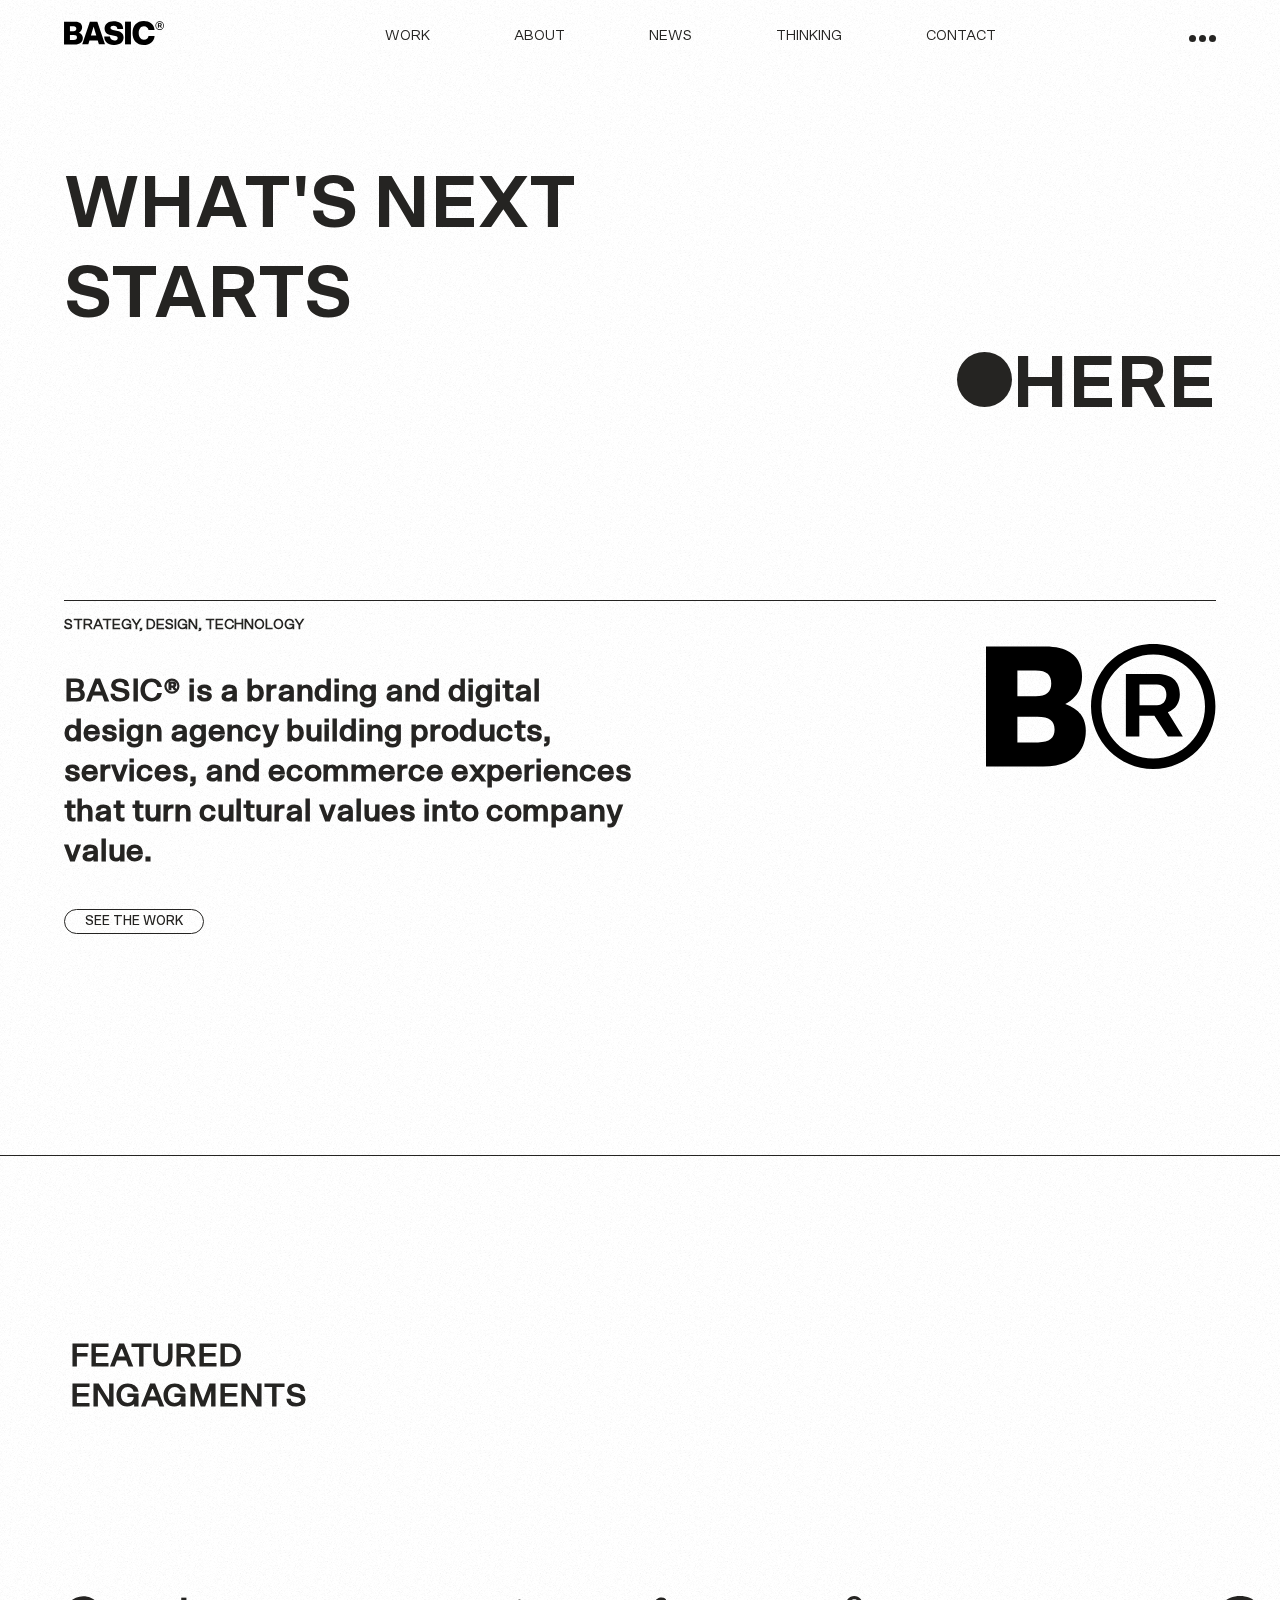
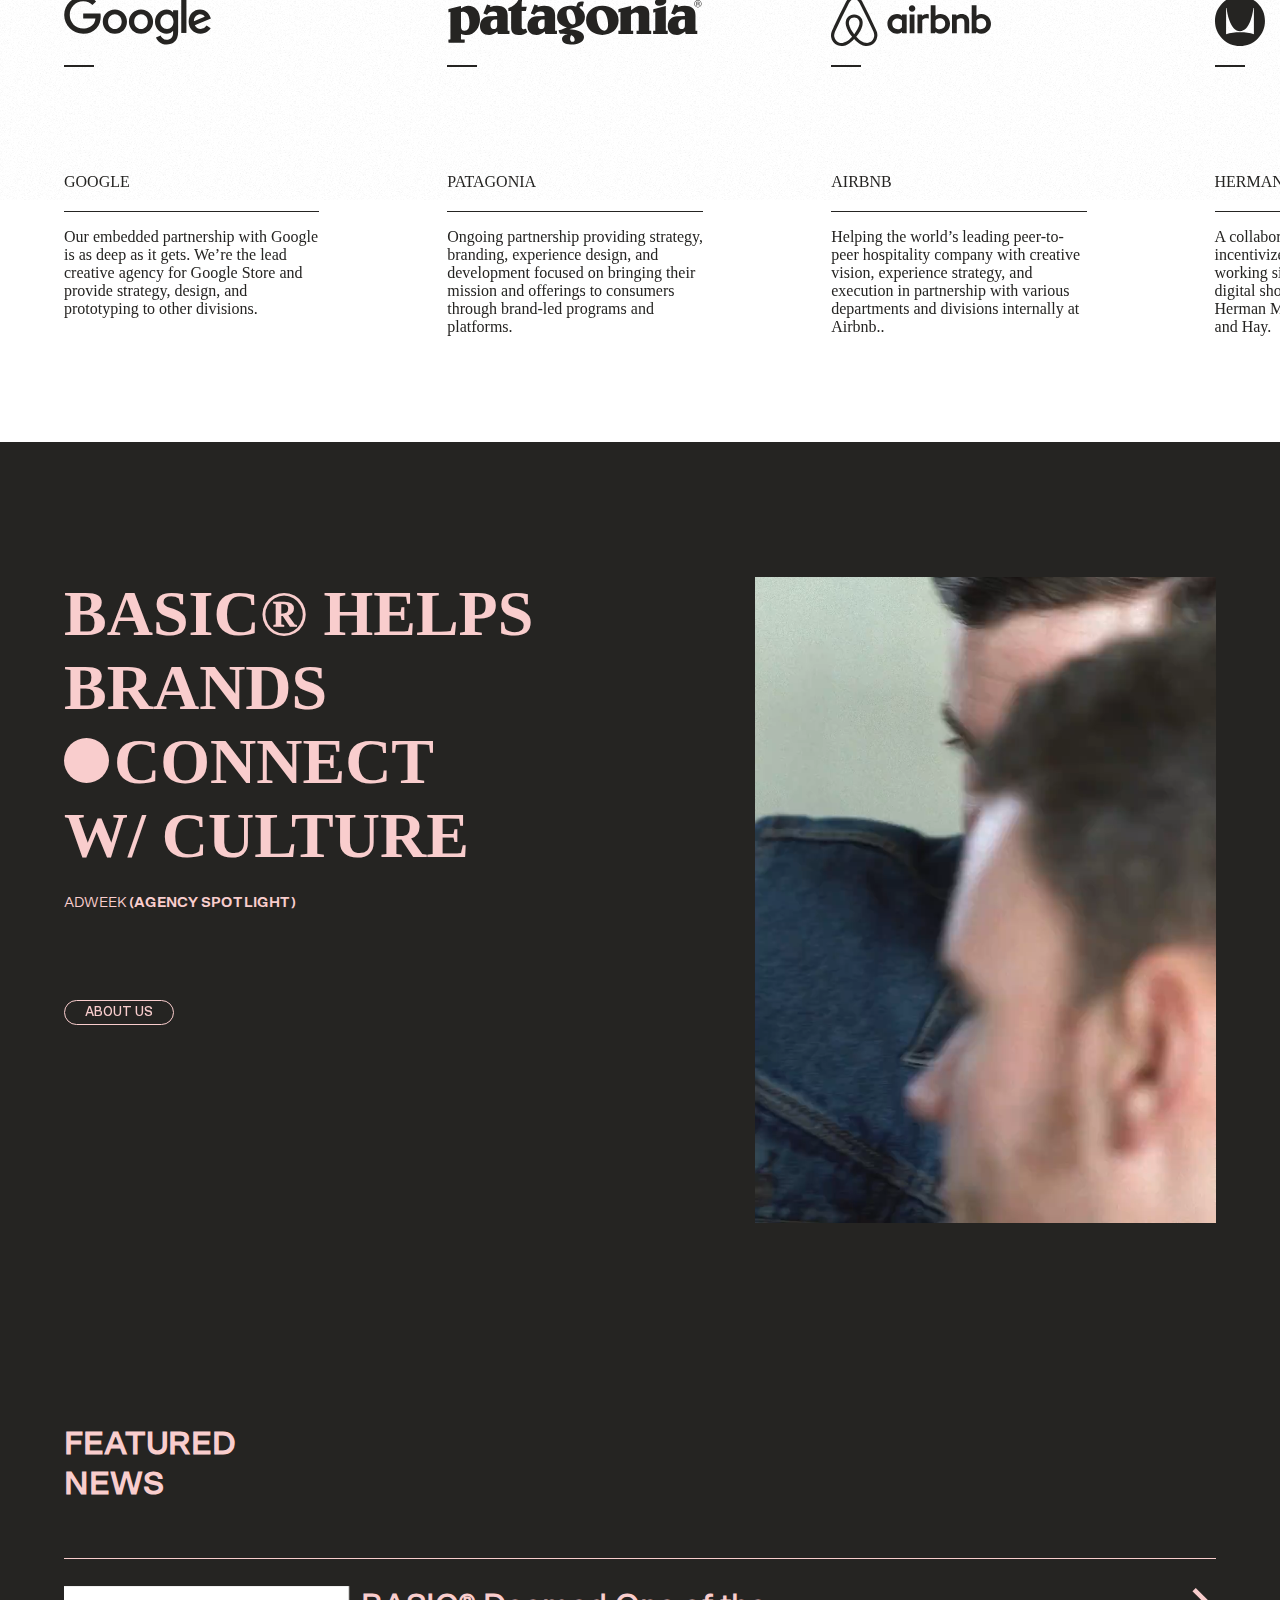
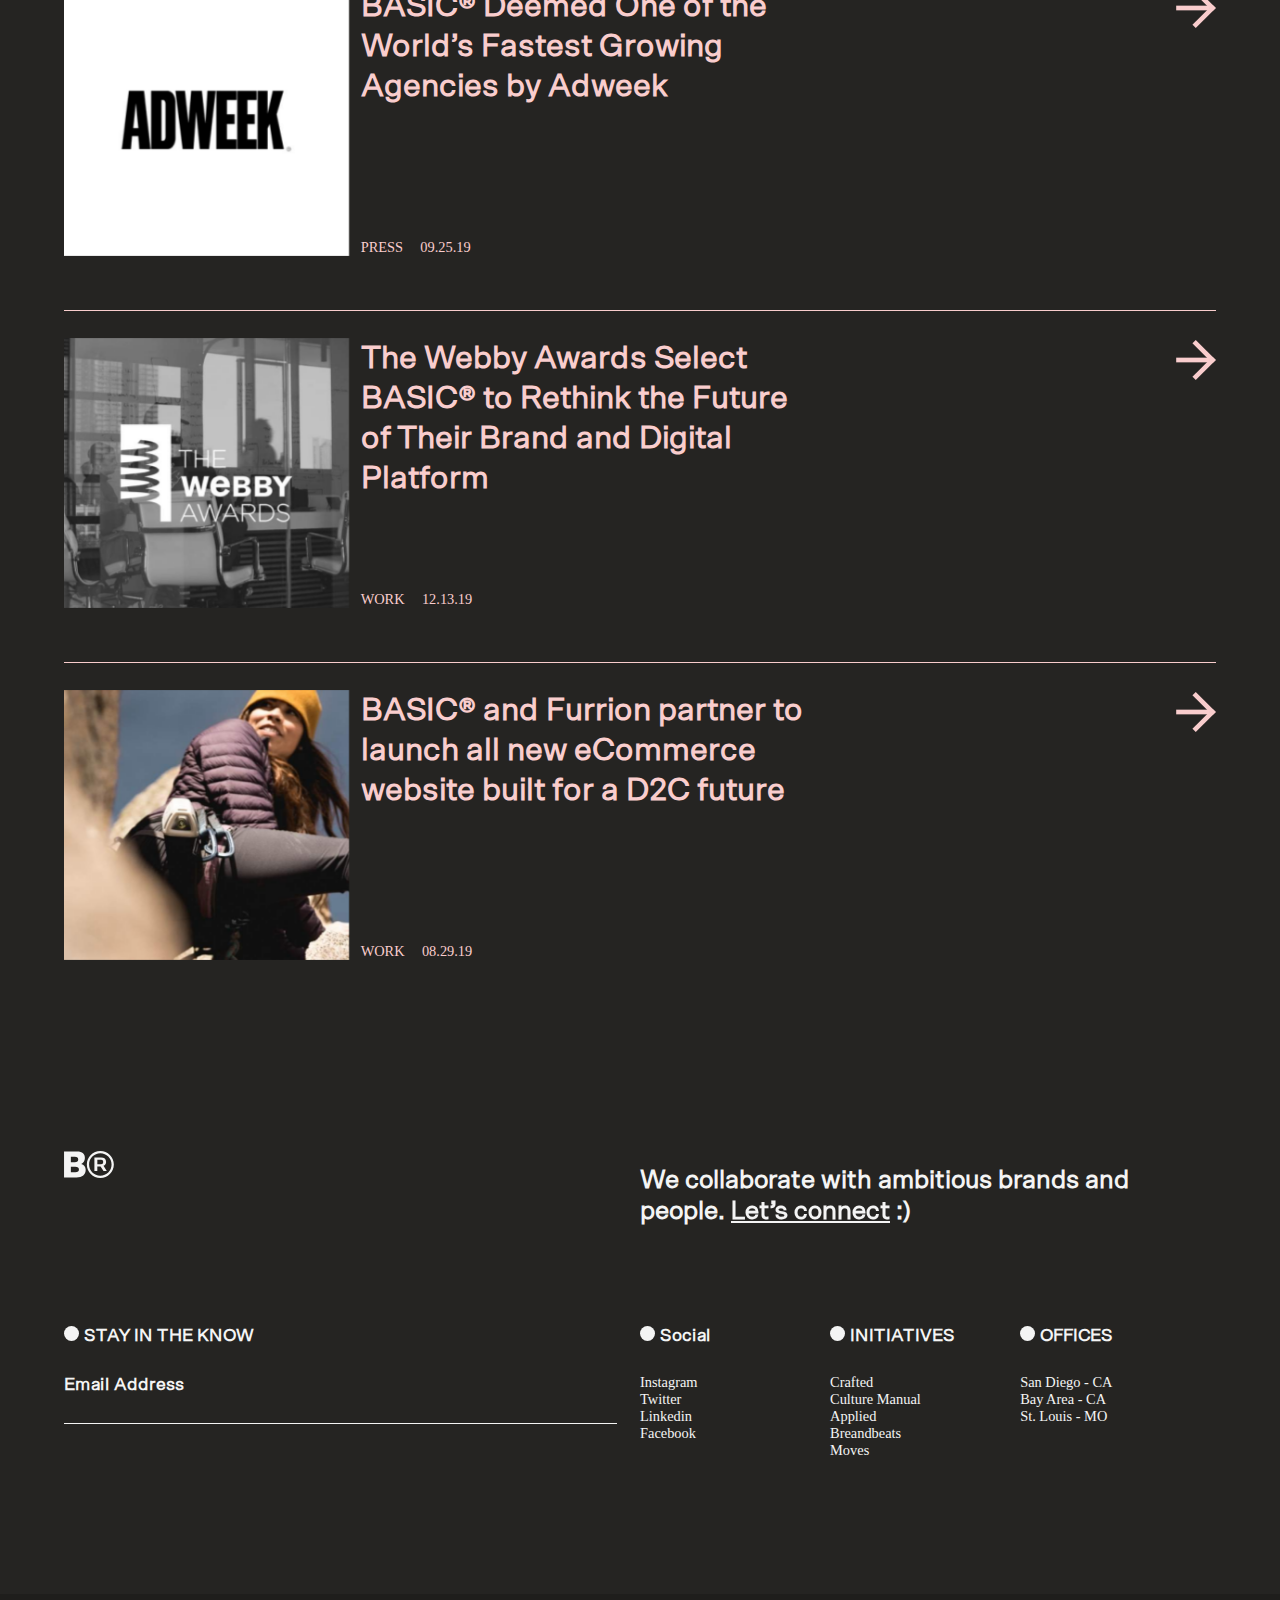
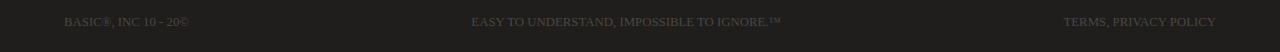
==== commit 3ccd2a02: "done" ====
--- a/index.html
+++ b/index.html
@@ -16,7 +16,7 @@
             <a href="assets/html/about.html">ABOUT</a>
             <a href="assets/html/news.html">NEWS</a>
             <a href="assets/html/thinking.html">THINKING</a>
-            <a href="#">CONTACT</a>
+            <a href="/assets/html/contact.html">CONTACT</a>
         </nav>
         <div id="hamburger">
             <div></div>
@@ -30,46 +30,48 @@
                 <div></div>
                 <div></div>
             </div>
-            <div id="overlay-scroll">
-                <div class="overlay-box">
-                    <div></div>
-                    <h3>Culture Manual® ©2018</h3>
-                    <h4>Agency Culture & Onboarding</h4>
-                    <p>To help strengthen our culture and attract world class talent, we created the Culture Manual – an online guide for new hires that differentiates the employee onboarding process and builds alignment for our collective future.</p>
-                    <a href="#">VISIT THE SITE</a>
-                    <h6>01</h6>
-                </div>
-                <div class="overlay-box">
-                    <div></div>
-                    <h3>Moves® ©2019</h3>
-                    <h4>Our New HQ</h4>
-                    <p>When we moved into our new HQ, we put together a site experience providing an in-depth look into the two-year process imagining, designing, and developing our new office we call home.</p>
-                    <a href="#">VISIT THE SITE</a>
-                    <h6>02</h6>
-                </div>
-                <div class="overlay-box">
-                    <div></div>
-                    <h3>Culture Manual® ©2018</h3>
-                    <h4>Agency Culture & Onboarding</h4>
-                    <p>To help strengthen our culture and attract world class talent, we created the Culture Manual – an online guide for new hires that differentiates the employee onboarding process and builds alignment for our collective future.</p>
-                    <a href="#">VISIT THE SITE</a>
-                    <h6>03</h6>
-                </div>
-                <div class="overlay-box">
-                    <div></div>
-                    <h3>Moves® ©2019</h3>
-                    <h4>Our New HQ</h4>
-                    <p>When we moved into our new HQ, we put together a site experience providing an in-depth look into the two-year process imagining, designing, and developing our new office we call home.</p>
-                    <a href="#">VISIT THE SITE</a>
-                    <h6>04</h6>
-                </div>
-                <div class="overlay-box">
-                    <div></div>
-                    <h3>Culture Manual® ©2018</h3>
-                    <h4>Agency Culture & Onboarding</h4>
-                    <p>To help strengthen our culture and attract world class talent, we created the Culture Manual – an online guide for new hires that differentiates the employee onboarding process and builds alignment for our collective future.</p>
-                    <a href="#">VISIT THE SITE</a>
-                    <h6>05</h6>
+            <div class="overlay-scroll2">
+                <div id="overlay-scroll">
+                    <div class="overlay-box">
+                        <div></div>
+                        <h3>Culture Manual® ©2018</h3>
+                        <h4>Agency Culture & Onboarding</h4>
+                        <p>To help strengthen our culture and attract world class talent, we created the Culture Manual – an online guide for new hires that differentiates the employee onboarding process and builds alignment for our collective future.</p>
+                        <a href="#">VISIT THE SITE</a>
+                        <h6>01</h6>
+                    </div>
+                    <div class="overlay-box">
+                        <div></div>
+                        <h3>Moves® ©2019</h3>
+                        <h4>Our New HQ</h4>
+                        <p>When we moved into our new HQ, we put together a site experience providing an in-depth look into the two-year process imagining, designing, and developing our new office we call home.</p>
+                        <a href="#">VISIT THE SITE</a>
+                        <h6>02</h6>
+                    </div>
+                    <div class="overlay-box">
+                        <div></div>
+                        <h3>Culture Manual® ©2018</h3>
+                        <h4>Agency Culture & Onboarding</h4>
+                        <p>To help strengthen our culture and attract world class talent, we created the Culture Manual – an online guide for new hires that differentiates the employee onboarding process and builds alignment for our collective future.</p>
+                        <a href="#">VISIT THE SITE</a>
+                        <h6>03</h6>
+                    </div>
+                    <div class="overlay-box">
+                        <div></div>
+                        <h3>Moves® ©2019</h3>
+                        <h4>Our New HQ</h4>
+                        <p>When we moved into our new HQ, we put together a site experience providing an in-depth look into the two-year process imagining, designing, and developing our new office we call home.</p>
+                        <a href="#">VISIT THE SITE</a>
+                        <h6>04</h6>
+                    </div>
+                    <div class="overlay-box">
+                        <div></div>
+                        <h3>Culture Manual® ©2018</h3>
+                        <h4>Agency Culture & Onboarding</h4>
+                        <p>To help strengthen our culture and attract world class talent, we created the Culture Manual – an online guide for new hires that differentiates the employee onboarding process and builds alignment for our collective future.</p>
+                        <a href="#">VISIT THE SITE</a>
+                        <h6>05</h6>
+                    </div>
                 </div>
             </div>
         </aside>
@@ -92,36 +94,38 @@
     <section id="featured">
         <h2>FEATURED</h2>
         <h2>ENGAGMENTS</h2>
-        <div class="scroll-box">
-            <div class="company-box">
-                <img src="assets/img/google-dark.svg" alt="" class="company">
-                <div class="line"></div>
-                <p>GOOGLE</p>
-                <p>Our embedded partnership with Google is as deep as it gets. We’re the lead creative agency for Google Store and provide strategy, design, and prototyping to other divisions.</p>
-            </div>
-            <div class="company-box">
-                <img src="assets/img/patagonia-dark.svg" alt="" class="company">
-                <div class="line"></div>
-                <p>PATAGONIA</p>
-                <p>Ongoing partnership providing strategy, branding, experience design, and development focused on bringing their mission and offerings to consumers through brand-led programs and platforms.</p>
-            </div>
-            <div class="company-box">
-                <img src="assets/img/airbnb-dark.svg" alt="" class="company">
-                <div class="line"></div>
-                <p>AIRBNB</p>
-                <p>Helping the world’s leading peer-to-peer hospitality company with creative vision, experience strategy, and execution in partnership with various departments and divisions internally at Airbnb..</p>
-            </div>
-            <div class="company-box">
-                <img src="assets/img/herman-miller-resized.svg" alt="" class="company">
-                <div class="line"></div>
-                <p>HERMAN MILLER</p>
-                <p>A collaborative and performance incentivized partnership with our teams working side by side to reimagine the digital shopping experiences for Herman Miller, Design Within Reach, and Hay.</p>
-            </div>
-            <div class="company-box">
-                <img src="assets/img/under-armour-dark.svg" alt="" class="company">
-                <div class="line"></div>
-                <p>UNDER ARMOUR</p>
-                <p>Strategy, design, and development to differentiate the iconic brand’s direct-to-consumer experience through an all new omnichannel approach, global eCommerce.</p>
+        <div class="scroll-box2">
+            <div class="scroll-box">
+                <div class="company-box">
+                    <img src="assets/img/google-dark.svg" alt="" class="company">
+                    <div class="line"></div>
+                    <p>GOOGLE</p>
+                    <p>Our embedded partnership with Google is as deep as it gets. We’re the lead creative agency for Google Store and provide strategy, design, and prototyping to other divisions.</p>
+                </div>
+                <div class="company-box">
+                    <img src="assets/img/patagonia-dark.svg" alt="" class="company">
+                    <div class="line"></div>
+                    <p>PATAGONIA</p>
+                    <p>Ongoing partnership providing strategy, branding, experience design, and development focused on bringing their mission and offerings to consumers through brand-led programs and platforms.</p>
+                </div>
+                <div class="company-box">
+                    <img src="assets/img/airbnb-dark.svg" alt="" class="company">
+                    <div class="line"></div>
+                    <p>AIRBNB</p>
+                    <p>Helping the world’s leading peer-to-peer hospitality company with creative vision, experience strategy, and execution in partnership with various departments and divisions internally at Airbnb..</p>
+                </div>
+                <div class="company-box">
+                    <img src="assets/img/herman-miller-resized.svg" alt="" class="company">
+                    <div class="line"></div>
+                    <p>HERMAN MILLER</p>
+                    <p>A collaborative and performance incentivized partnership with our teams working side by side to reimagine the digital shopping experiences for Herman Miller, Design Within Reach, and Hay.</p>
+                </div>
+                <div class="company-box">
+                    <img src="assets/img/under-armour-dark.svg" alt="" class="company">
+                    <div class="line"></div>
+                    <p>UNDER ARMOUR</p>
+                    <p>Strategy, design, and development to differentiate the iconic brand’s direct-to-consumer experience through an all new omnichannel approach, global eCommerce.</p>
+                </div>
             </div>
         </div>
     </section>
@@ -175,7 +179,7 @@
             </div>
             <div>
                 <h4><div class="big-circle"></div>Social</h4>
-                <p>Instagramm</p>
+                <p>Instagram</p>
                 <p>Twitter</p>
                 <p>Linkedin</p>
                 <p>Facebook</p>
--- a/assets/css/style.css
+++ b/assets/css/style.css
@@ -80,17 +80,14 @@
 }
 #overlay{
     position: absolute;
-    height: 86vh;
+    height: 91vh;
     background: #252422;
     width: 90%;
     top: 0;
     right: -100%;
     color: #f9cdcd;
-    padding: 5%;
+    padding: 5% 5% 0 5%;
     font-family: scto-medium;
-    overflow-x: auto;
-    overscroll-behavior-x: contain;
-    scroll-snap-type: x mandatory;
     transition: right .5s;
 }
 #overlay>p{
@@ -126,21 +123,27 @@
 #close div:nth-of-type(2){
     transform: rotate(135deg) translate(8px,-11px);
 }
+.overlay-scroll2{
+    overflow-x: auto;
+    overscroll-behavior-x: contain;
+    scroll-snap-type: x mandatory;
+    height: 83%;
+}
 #overlay-scroll{
     display: flex;
-    height: 80%;
+    height: 100%;
     width: 185%;
 }
 .overlay-box{
     width: 31%;
-    height: 90%;
+    height: 80%;
     padding: 0 1%;
     border-left: 1px solid #f9cdcd;
     position: relative;
 }
 .overlay-box div{
     width: 100%;
-    height: 77%;
+    height: 75%;
     transition: all .4s;
 }
 .overlay-box:nth-of-type(1) div{
@@ -279,15 +282,16 @@
     width: 40%;
 }
 #featured{
+    position: relative;
+    z-index: 2;
+    padding: 20vh 0 0;
+}
+#featured h2 {
+    margin: 0 0 0 5.5%;
+}
+.scroll-box2{
     overflow-x: auto;
     overscroll-behavior-x: contain;
-    /* scroll-snap-type: x mandatory; */
-    position: relative;
-    z-index: 2;
-    padding: 20vh 0 0;
-}
-#featured h2 {
-    margin: 0 0 0 5.5%;
 }
 .scroll-box{
     width: 150vw;
@@ -508,8 +512,10 @@
     font-family: scto-bold;
 }
 #work-hero p{
-    width: 25%;
-    margin-left: 75%;
+    width: 35%;
+    margin-left: 65%;
+    font-family: scto-regular;
+    font-size: 1.1rem;
 }
 #work-grid{
     padding: 10vh 5% 10vh;
@@ -534,6 +540,7 @@
 }
 .big-work h4{
     margin-bottom: 20vh;
+    font-size: 1.2rem;
 }
 .big-work p {
     margin-bottom: 5vh;
@@ -960,7 +967,7 @@
 #news-hero .big-circle{
     position: absolute;
     right: 5%;
-    top: 30%;
+    top: 60%;
 }
 #news-grid{
     padding: 1vh 5% 15vh;
@@ -1105,4 +1112,165 @@
 }
 #thinking-grid .news-box:nth-of-type(6) .news-image{
     background: url(../img/think5.jpg) center/cover no-repeat;
+}
+#contact-hero{
+    display: flex;
+    padding: 10vh 5% 25vh;
+}
+#contact-hero::after{
+    animation: noise 8s steps(10) infinite;
+    background-image: url(../img/base.png);
+    content: "";
+    height: 300%;
+    left: -50%;
+    opacity: .5;
+    position: fixed;
+    top: -100%;
+    width: 300%;
+    z-index: -1;
+}
+.contact-img{
+    background: url(../img/Contact-Header.jpg) center/cover no-repeat;
+    width: 40%;
+}
+.contact-text{
+    padding: 0 0 0 2%;
+    width: 50%;
+}
+.contact-text h1{
+    font-family: scto-bold;
+    font-size: 5rem;
+    margin-bottom: 2vh;
+}
+.contact-text h4{
+    margin: 0 0 15vh 0;
+    font-size: 0.6rem;
+    font-family: scto-regular;
+    width: 35%;
+}
+.contact-hero-grid{
+    width: 100%;
+    display: grid;
+    grid-template-columns: 1fr 1fr 1fr;
+    gap: 20px;
+    padding-bottom: 15vh;
+}
+.contact-hero-grid h3{
+    font-family: scto-bold;
+    font-size: 1.2rem;
+    margin: 0 0 3vh 0;
+}
+.contact-hero-grid .big-circle{
+    width: 30px;
+    height: 30px;
+}
+.contact-hero-grid a{
+    color: #494742;
+}
+.contact-hero-grid a:hover{
+    text-decoration: none;
+}
+#offices{
+    margin: 0 5% 15vh;
+    padding: 2vh 0 0 0;
+    border-top: 1px solid #494742;
+    display: grid;
+    grid-template-columns: 1fr 1fr 1fr;
+}
+#offices .big-circle{
+    position: absolute;
+    right: 5%;
+    width: 10px;
+    height: 10px;
+}
+#offices img{
+    width: 95%;
+}
+#offices h4{
+    font-family: scto-regular;
+    font-size: 0.8rem;
+    margin-bottom: 10vh;
+}
+#offices h2{
+    margin: 0;
+    font-size: 1.5rem;
+    border-right: 1px solid #494742;
+    margin-right: 1%;
+}
+.offices-border-btm{
+    border-bottom: 1px solid #494742;
+    margin: 0 0 2vh 5%;
+}
+#offices p{
+    display: inline-block;
+    font-family: scto-medium;
+    margin-top: 1vh;
+    margin-bottom: 2vh;
+}
+#offices p:nth-of-type(2){
+    margin-left: 83%;
+}
+#offices h3{
+    font-family: scto-bold;
+    margin: 0;
+    border-bottom: 1px solid #494742;
+    margin-bottom: 2vh;
+}
+.empty-border:not(:nth-of-type(1)){
+    border-right: 1px solid #494742;
+    width: 98.8%;
+    position: relative;
+}
+#offices .coverup{
+    background: #fff;
+    height: 45px;
+    width: 5px;
+    position: absolute;
+    right: -2px;
+    bottom: -20px;
+    border-bottom: 1px solid #fff;
+}
+#social{
+    margin: 0 5% 15vh;
+    padding: 2vh 0 0 0;
+    border-top: 1px solid #494742;
+    display: grid;
+    grid-template-columns: 1fr 1fr 1fr;
+}
+#social h4{
+    font-family: scto-regular;
+    font-size: 0.8rem;
+    margin-bottom: 10vh;
+}
+#social .big-circle{
+    position: absolute;
+    right: 5%;
+    width: 10px;
+    height: 10px;
+}
+#social h2{
+    margin-bottom: 2vh;
+}
+#social ul{
+    list-style: none;
+    padding: 0;
+}
+#social ul li{
+    margin-bottom: 2vh;
+}
+#social a{
+    font-family: scto-regular;
+    color: #494742;
+}
+#social h5{
+    font-family: scto-medium;
+    font-size: 1.1rem;
+    margin-bottom: 0;
+}
+#social h6{
+    font-family: scto-regular;
+    font-size: 1.1rem;
+    margin-top: 3vh;
+    padding-bottom: 3vh;
+    border-bottom: 1px solid #494742;
 }